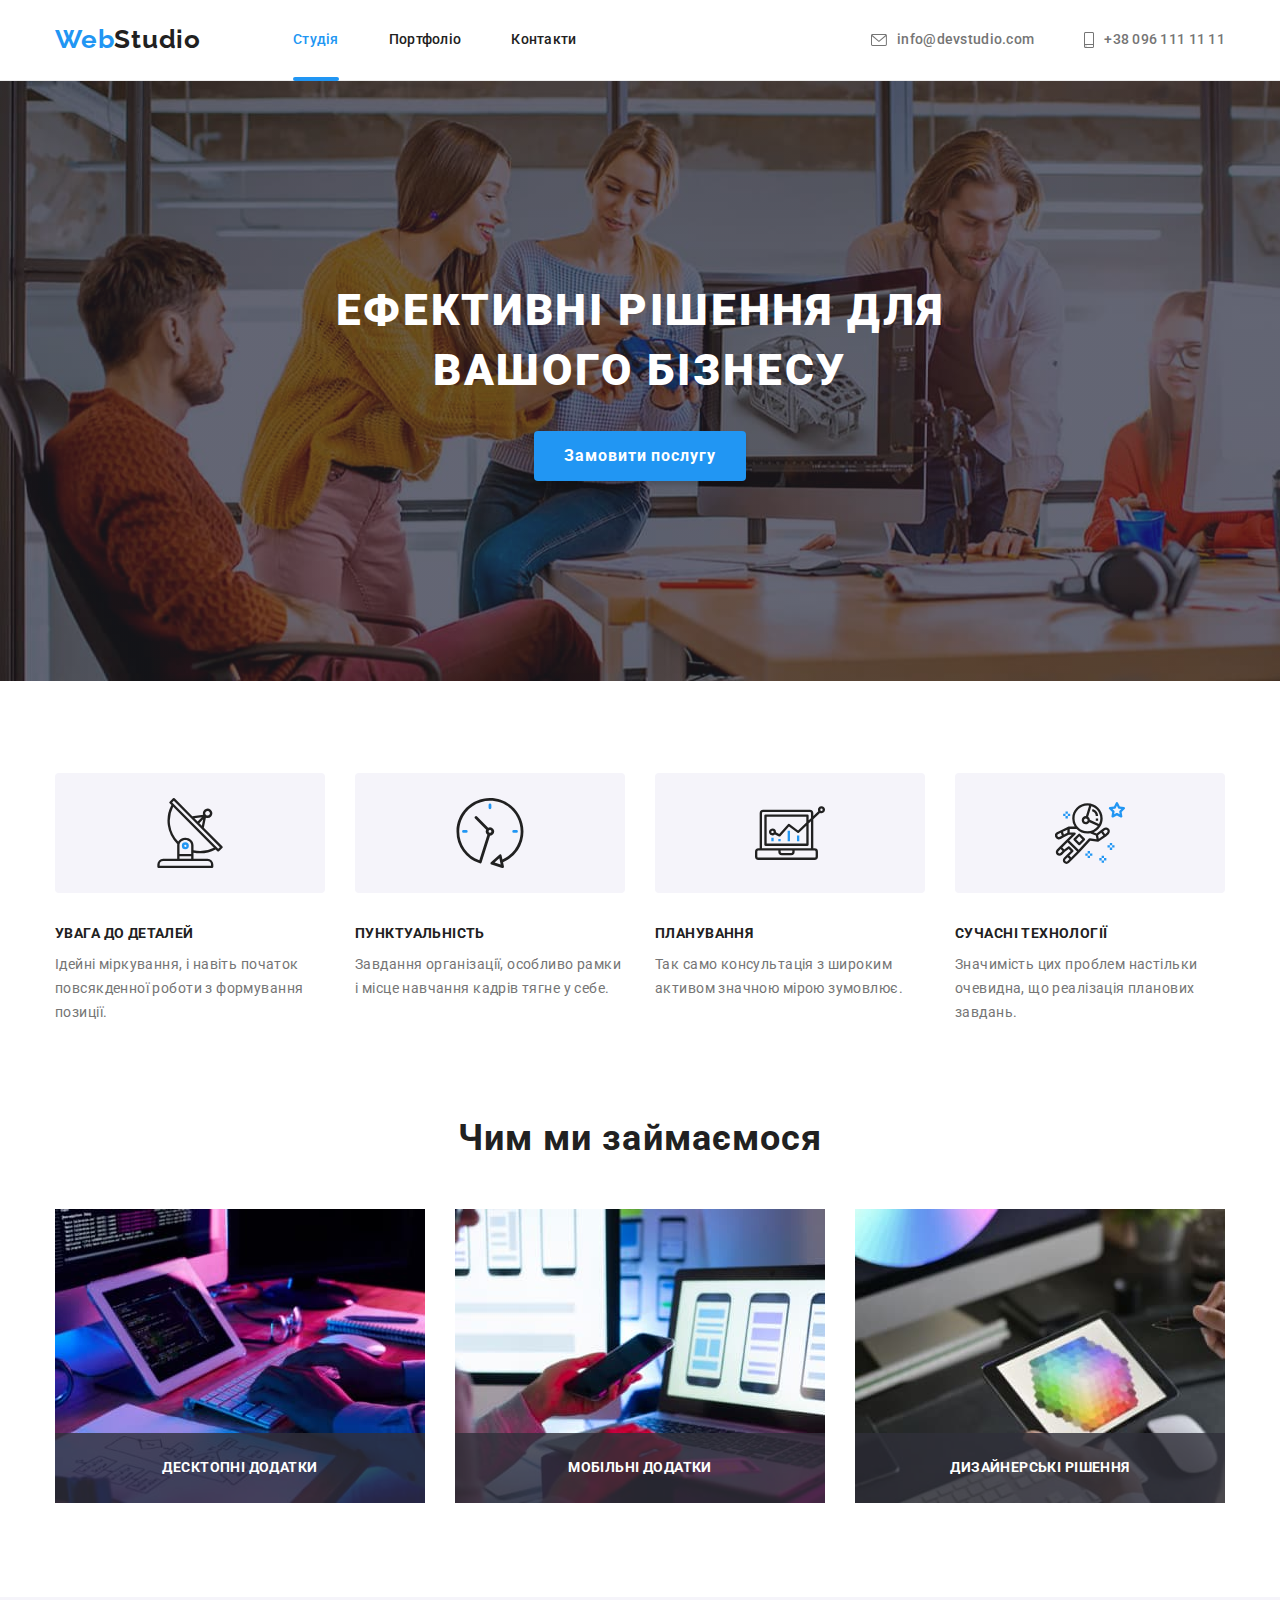
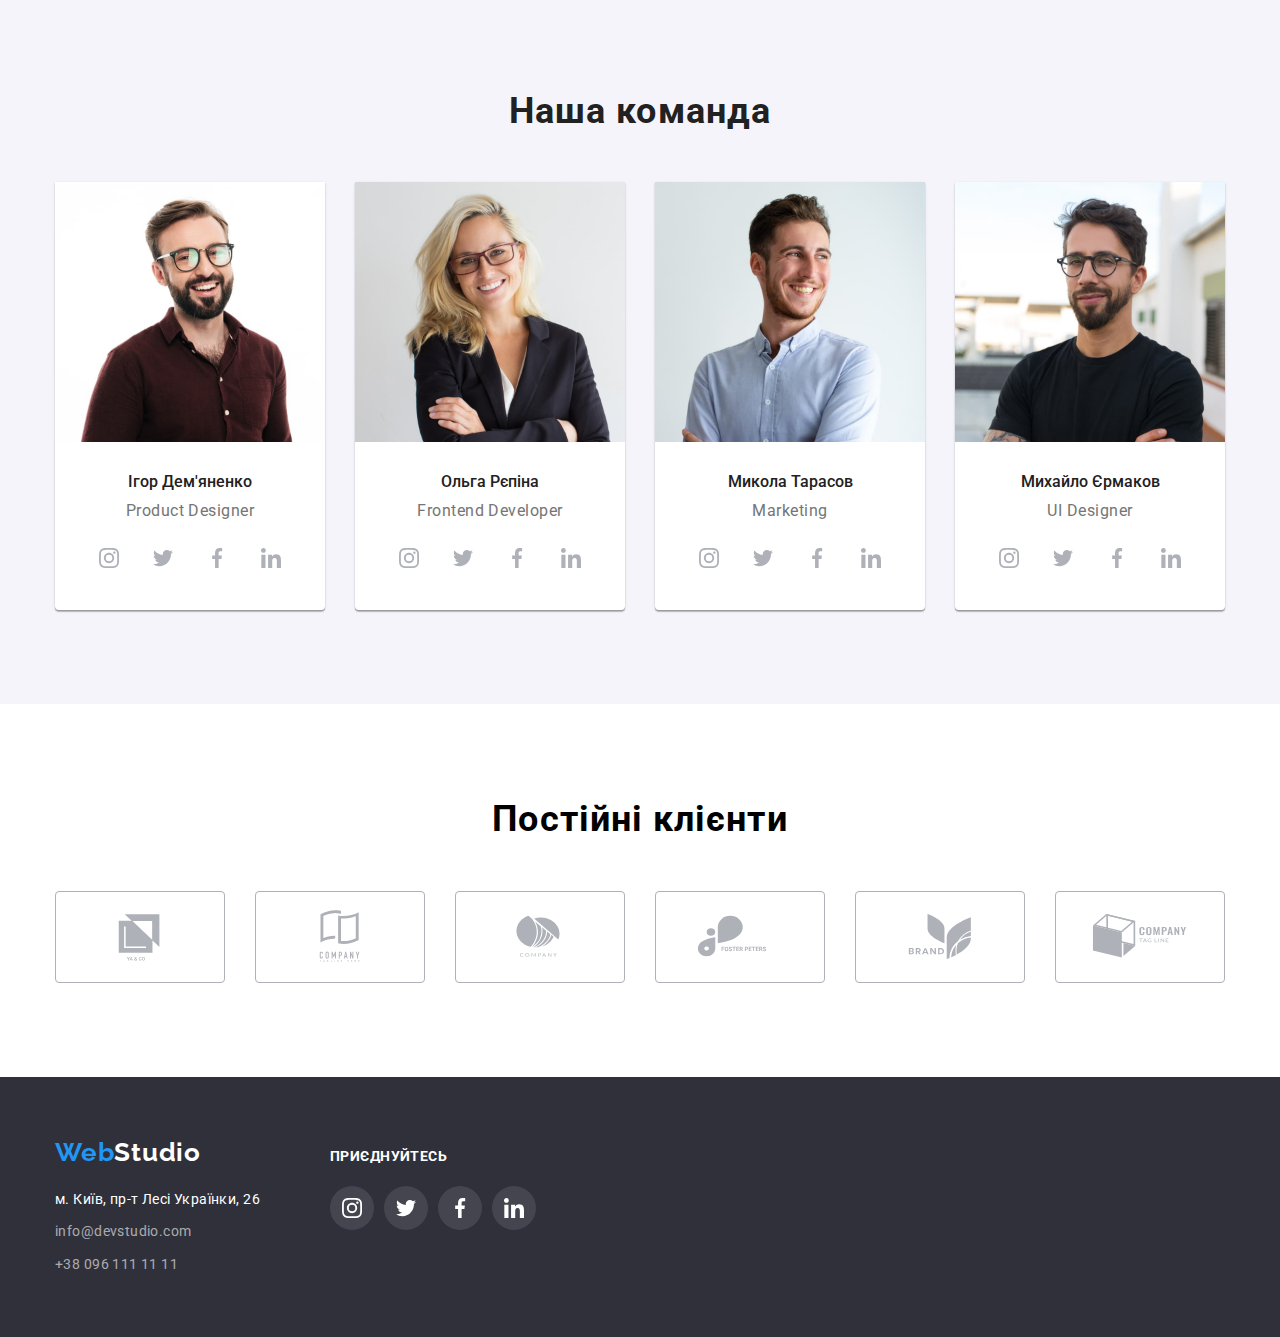
==== index.html @ 65782fd5 "add files" ====
<!DOCTYPE html>
<html lang="ua">

<head>
  <meta charset="UTF-8" />
  <meta http-equiv="X-UA-Compatible" content="IE=edge" />
  <meta name="viewport" content="width=device-width, initial-scale=1.0" />
  <link rel="preconnect" href="https://fonts.googleapis.com" />
  <link rel="preconnect" href="https://fonts.gstatic.com" crossorigin />
  <link href="https://fonts.googleapis.com/css2?family=Raleway:wght@700&family=Roboto:wght@400;500;700;900&display=swap"
    rel="stylesheet" />
  <link rel="stylesheet" href="https://cdn.jsdelivr.net/npm/modern-normalize@1.1.0/modern-normalize.min.css" />
  <link rel="stylesheet" href="./css/main.css" />
  <title>Document</title>
</head>

<body>
  <header class="menu">
    <div class="container menu-container">
      <nav class="menu-nav">
        <a href="./index.html" class="nav-logo"><span class="span">Web</span>Studio</a>
        <ul class="nav-list list">
          <li class="nav-item">
            <a class="nav-link current" href="./index.html">Студія</a>
          </li>
          <li class="nav-item">
            <a class="nav-link" href="./portfolio.html">Портфоліо</a>
          </li>
          <li class="nav-item">
            <a class="nav-link" href="#">Контакти</a>
          </li>
        </ul>
      </nav>

      <ul class="menu-inform-list list">
        <li class="menu-inform-item">
          <a href="mailto:info@devstudio.com" class="link-mail">
            <svg class="icon-mail" width="16" height="12">
              <use href="./images/icons.svg#icon-mail"></use>
            </svg>
            info@devstudio.com
          </a>
        </li>
        <li class="menu-inform-item">
          <a href="tel:+380961111111" class="link-tel">
            <svg class="icon-smartphone" width="10" height="16">
              <use href="./images/icons.svg#icon-smartphone"></use>
            </svg>
            +38 096 111 11 11
          </a>
        </li>
      </ul>
    </div>
  </header>

  <main class="main">
    <!-- HERO -->
    <section class="hero">
      <div class="container hero-container">
        <h1 class="hero-title">Ефективні рішення для вашого бізнесу</h1>
        <button class="hero-btn btn" type="button" data-modal-open>Замовити послугу</button>
      </div>
    </section>
    <!-- FEATURES -->
    <section class="features-section">
      <div class="container features-container">
        <ul class="features-list list">
          <li class="features-item">
            <div class="features-icon">
              <svg width="70" height="70">
                <use href="./images/icons.svg#icon-antenna"></use>
              </svg>
            </div>
            <h3 class="features-item-title">Увага до деталей</h3>
            <p class="features-item-text">
              Ідейні міркування, i навіть початок повсякденної роботи з формування позиції.
            </p>
          </li>
          <li class="features-item">
            <div class="features-icon">
              <svg width="70" height="70">
                <use href="./images/icons.svg#icon-clock"></use>
              </svg>
            </div>
            <h3 class="features-item-title">Пунктуальність</h3>
            <p class="features-item-text">
              Завдання організації, особливо рамки i місце навчання кадрів тягне у себе.
            </p>
          </li>
          <li class="features-item">
            <div class="features-icon">
              <svg width="70" height="70">
                <use href="./images/icons.svg#icon-diagram"></use>
              </svg>
            </div>
            <h3 class="features-item-title">Планування</h3>
            <p class="features-item-text">
              Так само консультація з широким активом значною мірою зумовлює.
            </p>
          </li>
          <li class="features-item">
            <div class="features-icon">
              <svg width="70" height="70">
                <use href="./images/icons.svg#icon-astronaut"></use>
              </svg>
            </div>
            <h3 class="features-item-title">Сучасні технології</h3>
            <p class="features-item-text">
              Значимість цих проблем настільки очевидна, що реалізація планових завдань.
            </p>
          </li>
        </ul>
      </div>
    </section>
    <!-- ABOUT -->
    <section class="about-section">
      <div class="container about-container">
        <h2 class="about-title">Чим ми займаємося</h2>
        <ul class="about-list list">
          <li class="about-item">
            <div class="img-inf-box">
              <img src="./images/about-img-1.jpg" alt="Людина працює за планшетом" class="about-img" />
              <p class="about-img-inf">Десктопні додатки</p>
            </div>
          </li>
          <li class="about-item">
            <div class="img-inf-box">
              <img src="./images/about-img-2.jpg" alt="Людина працює за ноутбуком" class="about-img" />
              <p class="about-img-inf">Мобільні додатки</p>
            </div>
          </li>
          <li class="about-item">
            <div class="img-inf-box">
              <img src="./images/about-img-3.jpg" alt="людина працює за планшетом" class="about-img" />
              <p class="about-img-inf">Дизайнерські рішення</p>
            </div>
          </li>
        </ul>
      </div>
    </section>
    <!-- TEAM -->
    <section class="team-section">
      <div class="container team-container">
        <h2 class="team-title">Наша команда</h2>
        <ul class="team-list list">
          <li class="team-item">
            <img src="./images/team-person-1.jpg" alt="Чоловік в окулярах" class="team-img img" />
            <div class="img-inf-container">
              <h3 class="team-img-title">Ігор Дем'яненко</h3>
              <p class="team-img-text">Product Designer</p>
              <ul class="soc-links-list list">
                <li class="icons-social-item">
                  <a href="" class="team-icon-link icon">
                    <svg class="team-icon" width="20" height="20">
                      <use href="./images/icons.svg#icon-instagram"></use>
                    </svg>
                  </a>
                </li>
                <li class="icons-social-item">
                  <a href="" class="team-icon-link icon">
                    <svg class="team-icon" width="20" height="20">
                      <use href="./images/icons.svg#icon-twitter"></use>
                    </svg>
                  </a>
                </li>
                <li class="icons-social-item">
                  <a href="" class="team-icon-link icon">
                    <svg class="team-icon" width="20" height="20">
                      <use href="./images/icons.svg#icon-facebook"></use>
                    </svg>
                  </a>
                </li>
                <li class="icons-social-item">
                  <a href="" class="team-icon-link icon">
                    <svg class="team-icon" width="20" height="20">
                      <use href="./images/icons.svg#icon-linkedin"></use>
                    </svg>
                  </a>
                </li>
              </ul>
            </div>
          </li>
          <li class="team-item">
            <img src="./images/team-person-2.jpg" alt="Пані в окулярах" class="team-img img" />
            <div class="img-inf-container">
              <h3 class="team-img-title">Ольга Рєпіна</h3>
              <p class="team-img-text">Frontend Developer</p>
              <ul class="soc-links-list list">
                <li class="icons-social-item">
                  <a href="" class="team-icon-link icon">
                    <svg class="team-icons" width="20" height="20">
                      <use href="./images/icons.svg#icon-instagram"></use>
                    </svg>
                  </a>
                </li>
                <li class="icons-social-item">
                  <a href="" class="team-icon-link icon">
                    <svg class="team-icons" width="20" height="20">
                      <use href="./images/icons.svg#icon-twitter"></use>
                    </svg>
                  </a>
                </li>
                <li class="icons-social-item">
                  <a href="" class="team-icon-link icon">
                    <svg class="team-icons" width="20" height="20">
                      <use href="./images/icons.svg#icon-facebook"></use>
                    </svg>
                  </a>
                </li>
                <li class="icons-social-item">
                  <a href="" class="team-icon-link icon">
                    <svg class="team-icons" width="20" height="20">
                      <use href="./images/icons.svg#icon-linkedin"></use>
                    </svg>
                  </a>
                </li>
              </ul>
            </div>
          </li>
          <li class="team-item">
            <img src="./images/team-person-3.jpg" alt="Молодий хлопець" class="team-img img" />
            <div class="img-inf-container">
              <h3 class="team-img-title">Микола Тарасов</h3>
              <p class="team-img-text">Marketing</p>
              <ul class="soc-links-list list">
                <li class="icons-social-item">
                  <a href="" class="team-icon-link icon">
                    <svg class="team-icons" width="20" height="20">
                      <use href="./images/icons.svg#icon-instagram"></use>
                    </svg>
                  </a>
                </li>
                <li class="icons-social-item">
                  <a href="" class="team-icon-link icon">
                    <svg class="team-icons" width="20" height="20">
                      <use href="./images/icons.svg#icon-twitter"></use>
                    </svg>
                  </a>
                </li>
                <li class="icons-social-item">
                  <a href="" class="team-icon-link icon">
                    <svg class="team-icons" width="20" height="20">
                      <use href="./images/icons.svg#icon-facebook"></use>
                    </svg>
                  </a>
                </li>
                <li class="icons-social-item">
                  <a href="" class="team-icon-link icon">
                    <svg class="team-icons" width="20" height="20">
                      <use href="./images/icons.svg#icon-linkedin"></use>
                    </svg>
                  </a>
                </li>
              </ul>
            </div>
          </li>
          <li class="team-item">
            <img src="./images/team-person-4.jpg" alt="Чоловік в окулярах" class="team-img img" />
            <div class="img-inf-container">
              <h3 class="team-img-title">Михайло Єрмаков</h3>
              <p class="team-img-text">UI Designer</p>
              <ul class="soc-links-list list">
                <li class="icons-social-item">
                  <a href="" class="team-icon-link icon">
                    <svg class="team-icons" width="20" height="20">
                      <use href="./images/icons.svg#icon-instagram"></use>
                    </svg>
                  </a>
                </li>
                <li class="icons-social-item">
                  <a href="" class="team-icon-link icon">
                    <svg class="team-icons" width="20" height="20">
                      <use href="./images/icons.svg#icon-twitter"></use>
                    </svg>
                  </a>
                </li>
                <li class="icons-social-item">
                  <a href="" class="team-icon-link icon">
                    <svg class="team-icons" width="20" height="20">
                      <use href="./images/icons.svg#icon-facebook"></use>
                    </svg>
                  </a>
                </li>
                <li class="icons-social-item">
                  <a href="" class="team-icon-link icon">
                    <svg class="team-icons" width="20" height="20">
                      <use href="./images/icons.svg#icon-linkedin"></use>
                    </svg>
                  </a>
                </li>
              </ul>
            </div>
          </li>
        </ul>
      </div>
    </section>
    <!-- CLIENTS -->
    <section class="clients-section">
      <div class="container container-clients">
        <h2 class="clients-title">Постійні клієнти</h2>
        <ul class="clients list">
          <li class="bg-logo">
            <a href="" class="icon-client icon">
              <svg class="logo-client" width="106" height="60">
                <use href="./images/icons.svg#icon-Logo"></use>
              </svg>
            </a>
          </li>
          <li class="bg-logo">
            <a href="" class="icon-client icon">
              <svg class="logo-client" width="106" height="60">
                <use href="./images/icons.svg#icon-Logo-1"></use>
              </svg>
            </a>
          </li>
          <li class="bg-logo">
            <a href="" class="icon-client icon">
              <svg class="logo-client" width="106" height="60">
                <use href="./images/icons.svg#icon-Logo-2"></use>
              </svg>
            </a>
          </li>
          <li class="bg-logo">
            <a href="" class="icon-client icon">
              <svg class="logo-client" width="106" height="60">
                <use href="./images/icons.svg#icon-Logo-3"></use>
              </svg>
            </a>
          </li>
          <li class="bg-logo">
            <a href="" class="icon-client icon">
              <svg class="logo-client" width="106" height="60">
                <use href="./images/icons.svg#icon-Logo-4"></use>
              </svg>
            </a>
          </li>
          <li class="bg-logo">
            <a href="" class="icon-client icon">
              <svg class="logo-client" width="106" height="60">
                <use href="./images/icons.svg#icon-Logo-5"></use>
              </svg>
            </a>
          </li>
        </ul>
      </div>
    </section>
  </main>

  <footer class="footer">
    <div class="container footer-container">
      <div class="inf-box">
        <a class="footer-logo" href="./index.html"><span class="span">Web</span>Studio</a>
        <div class="address-container">
          <address>
            <ul class="footer-list list">
              <li class="footer-item">
                <a href="https://goo.gl/maps/CPtrU1FHBa2aNyZL9" class="location-link" target="_blank"
                  rel="noopener noreferrer nofollow">м. Київ, пр-т Лесі Українки, 26
                </a>
              </li>
              <li class="footer-item">
                <a href="mailto:info@devstudio.com" class="footer-mail-link">info@devstudio.com</a>
              </li>
              <li class="footer-item">
                <a href="tel:+380961111111" class="footer-tel-link">+38 096 111 11 11</a>
              </li>
            </ul>
          </address>
        </div>
      </div>
      <div class="links-box">
        <p class="footer-links-title">Приєднуйтесь</p>
        <ul class="soc-links-list list">
          <li>
            <a href="" class="footer-icon-link icon">
              <svg class="soc-icon" width="20" height="20">
                <use href="./images/icons.svg#icon-instagram"></use>
              </svg>
            </a>
          </li>
          <li>
            <a href="" class="footer-icon-link icon">
              <svg class="soc-icon" width="20" height="20">
                <use href="./images/icons.svg#icon-twitter"></use>
              </svg>
            </a>
          </li>
          <li>
            <a href="" class="footer-icon-link icon">
              <svg class="soc-icon" width="20" height="20">
                <use href="./images/icons.svg#icon-facebook"></use>
              </svg>
            </a>
          </li>
          <li>
            <a href="" class="footer-icon-link icon">
              <svg class="soc-icon" width="20" height="20">
                <use href="./images/icons.svg#icon-linkedin"></use>
              </svg>
            </a>
          </li>
        </ul>
      </div>
    </div>
  </footer>

  <div class="backdrop is-hidden" data-modal>
    <div class="modal">
      <button type="button" class="modal-close-btn" data-modal-close>
        <svg class="modal-close-icon" width="11" height="11">
          <use href="./images/icons.svg#icon-close"></use>
        </svg>
      </button>
    </div>
  </div>

  <script src="./js/modal.js"></script>
</body>

</html>
---- css/main.css ----
:root {
    --main-black: #212121;
    --grey-color: #757575;
    --white-color: #ffffff;
    --accent-color: #2196f3;
    --border-header-color: #ececec;
    --btn-active: #188ce8;
    --bg-color: #f5f4fa;
    --hero-bg-color: #c4c4c4;
    --icon-color: #afb1b8;
    --trans-dur-time-fun: 250ms cubic-bezier(0.4, 0, 0.2, 1);
}

h1,
h2,
h3,
h4,
p {
    margin-top: 0;
    margin-bottom: 0;
}

ul,
ol {
    margin-top: 0;
    margin-bottom: 0;
    padding-left: 0;
}

button {
    cursor: pointer;
}

img {
    display: block;
    max-width: 100%;
    height: auto;
}

a {
    text-decoration: none;
}

.list {
    list-style: none;
}

.btn {
    font-family: inherit;
    cursor: pointer;
}

.span {
    color: var(--accent-color);
}

.icon {
    display: flex;
    align-items: center;
    justify-content: center;
}

.soc-links-list {
    display: flex;
    gap: 10px;
}

body {
    background-color: var(--white-color);
    font-family: 'Roboto', sans-serif;
}

.container {
    width: 1200px;
    margin-right: auto;
    margin-left: auto;
    padding-left: 15px;
    padding-right: 15px;
}

.menu {
    background-color: var(--white-color);
    border-bottom: 1px solid var(--border-header-color);
}

.menu-container {
    display: flex;
    align-items: center;
    justify-content: space-between;
}

.menu-nav {
    display: flex;
}

.nav-logo {
    color: var(--main-black);
    font-family: 'Raleway', sans-serif;
    font-weight: 700;
    font-size: 26px;
    line-height: 1.2;
    letter-spacing: 0.03em;
    margin-right: 92px;
    padding-top: 24px;
    padding-bottom: 24px;
}

.nav-list {
    display: flex;
    column-gap: 50px;
    height: 100%;
}

.nav-item {}

.nav-link {
    display: block;
    padding-top: 32px;
    padding-bottom: 32px;

    position: relative;

    color: var(--main-black);
    font-weight: 500;
    font-size: 14px;
    line-height: 1.14;
    letter-spacing: 0.02em;

    transition: color var(--trans-dur-time-fun);
}

.nav-link.current {
    color: var(--accent-color);
}

.nav-link.current::after {
    content: "";

    position: absolute;
    left: 0;
    bottom: -1px;

    display: block;

    width: 100%;
    height: 4px;
    background-color: var(--accent-color);
    border-radius: 2px;
}

.menu-inform-list {
    display: flex;
    column-gap: 50px;
}

.icon-mail,
.icon-smartphone {
    display: inline-block;

    margin-right: 10px;
    fill: var(--grey-color);

    transition: fill var(--trans-dur-time-fun);
}

.link-mail,
.link-tel {
    display: flex;
    padding-top: 32px;
    padding-bottom: 32px;
    align-items: center;

    color: var(--grey-color);
    font-weight: 500;
    font-size: 14px;
    line-height: 1.14;
    letter-spacing: 0.02em;

    transition: color var(--trans-dur-time-fun);
}

.nav-link:hover,
.nav-link:focus,
.link-mail:hover,
.link-mail:focus,
.link-tel:hover,
.link-tel:focus {
    color: var(--accent-color);
}

.link-mail:hover .icon-mail,
.link-mail:focus .icon-mail,
.link-tel:hover .icon-smartphone,
.link-tel:focus .icon-smartphone {
    fill: var(--accent-color);
}

/* HERO */
.hero {
    background-color: var(--hero-bg-color);
    background-image: linear-gradient(rgba(47, 48, 58, 0.4), rgba(47, 48, 58, 0.4)),
        url(../images/hero.jpg);
    max-width: 1600px;
    padding-top: 200px;
    padding-bottom: 200px;
    background-repeat: no-repeat;
    margin-left: auto;
    margin-right: auto;
    background-size: cover;
}

.hero-container {
    display: flex;
    flex-direction: column;
    align-items: center;
}

.hero-title {
    font-weight: 900;
    font-size: 44px;
    line-height: 1.36;
    letter-spacing: 0.06em;
    color: var(--white-color);
    text-transform: uppercase;
    max-width: 696px;
    text-align: center;
    margin-bottom: 30px;
}

.hero-btn {
    background-color: var(--accent-color);
    color: var(--white-color);
    font-weight: 700;
    font-size: 16px;
    line-height: 1.88;
    letter-spacing: 0.06em;
    max-width: 216px;
    text-align: center;
    padding: 10px 30px;
    box-shadow: 0px 4px 4px rgba(0, 0, 0, 0.15);
    border-radius: 4px;
    border: 0;

    transition: background-color var(--trans-dur-time-fun);
}

.hero-btn:hover,
.hero-btn:focus {
    background-color: var(--btn-active);
}

/* FEATURES */
.features-section {
    padding-top: 92px;
    padding-bottom: 92px;
}

.features-container {
    display: flex;
}

.features-list {
    display: flex;
    gap: 30px;
}

.features-item {
    max-width: 270px;
}

.features-icon {
    display: flex;
    align-items: center;
    justify-content: center;
    width: 270px;
    height: 120px;
    margin-bottom: 30px;
    background: var(--bg-color);
    border-radius: 4px;
}

.features-item-title {
    color: var(--main-black);
    text-transform: uppercase;
    font-weight: 700;
    font-size: 14px;
    line-height: 1.43;
    letter-spacing: 0.03em;
    margin-bottom: 10px;
}

.features-item-text {
    color: var(--grey-color);
    font-size: 14px;
    line-height: 1.71;
    letter-spacing: 0.03em;
}

/* ABOUT */
.about-section {
    padding-bottom: 94px;
}

.about-container {
    display: flex;
    flex-direction: column;
    align-items: center;
}

.about-title {
    margin-bottom: 50px;

    color: var(--main-black);
    font-weight: 700;
    font-size: 36px;
    line-height: 1.17;
    letter-spacing: 0.03em;
    text-align: center;
}

.about-list {
    display: flex;
    gap: 30px;
}

.about-item {
    background-color: var(--white-color);
}

.img-inf-box {
    position: relative;
}

.about-img {
    max-width: 370px;
}

.about-img-inf {
    position: absolute;
    left: 0;
    bottom: 0;

    display: flex;
    align-items: center;
    justify-content: center;
    width: 100%;
    height: 70px;

    font-weight: 700;
    font-size: 14px;
    line-height: 1.14;
    text-align: center;
    letter-spacing: 0.03em;
    text-transform: uppercase;

    color: var(--white-color);
    background: rgba(47, 48, 58, 0.8);
}

/* TEAM */
.team-section {
    padding-bottom: 94px;
    padding-top: 94px;
    background-color: var(--bg-color);
}

.team-container {
    display: flex;
    flex-direction: column;
    align-items: center;
}

.team-title {
    margin-bottom: 50px;

    color: var(--main-black);
    font-weight: 700;
    font-size: 36px;
    line-height: 1.16;
    letter-spacing: 0.03em;
}

.team-list {
    display: flex;
    gap: 30px;
}

.team-item {
    max-width: 270px;
    box-shadow: 0px 1px 3px rgba(0, 0, 0, 0.12), 0px 1px 1px rgba(0, 0, 0, 0.14),
        0px 2px 1px rgba(0, 0, 0, 0.2);
    border-radius: 0px 0px 4px 4px;
    background-color: var(--white-color);
}

.team-img {
    width: 270px;
    height: 260px;
}

.img-inf-container {
    display: flex;
    flex-direction: column;
    align-items: center;
    padding: 30px 0;
}

.team-img-title {
    margin-bottom: 10px;

    color: var(--main-black);
    font-weight: 500;
    line-height: 1.19;
    font-size: 16px;
}

.team-img-text {
    margin-bottom: 16px;

    color: var(--grey-color);
    font-weight: 400;
    font-size: 16px;
    line-height: 1.19;
    letter-spacing: 0.03em;
}

.team-icon-link {
    width: 44px;
    height: 44px;

    fill: var(--icon-color);
    border-radius: 50%;

    transition: background-color var(--trans-dur-time-fun), fill var(--trans-dur-time-fun);
}

.team-icon-link:hover,
.team-icon-link:focus {
    background-color: var(--accent-color);
    fill: var(--white-color);
}

/* CLIENTS */

.clients-section {
    margin-left: auto;
    margin-right: auto;
    padding-top: 94px;
    padding-bottom: 94px;
}

.container-clients {
    display: flex;
    flex-direction: column;
}

.clients-title {
    font-size: 36px;
    line-height: 1.17;
    text-align: center;
    letter-spacing: 0.03em;
    margin-bottom: 50px;
}

.clients {
    display: flex;
    gap: 30px;
}

.bg-logo {
    width: 170px;
    height: 92px;
}

.icon-client {
    height: 100%;
    width: 100%;

    border: 1px solid var(--icon-color);
    border-radius: 4px;
    fill: var(--icon-color);

    transition: background-color var(--trans-dur-time-fun), fill var(--trans-dur-time-fun);
}

.bg-logo:hover .icon-client,
.bg-logo:focus .icon-client {
    fill: var(--accent-color);
    border-color: var(--accent-color);
}

/* ========================= FOOTER ======================= */

.footer {
    background-color: #2f303a;
    padding-top: 60px;
    padding-bottom: 60px;
}

.footer-container {
    display: flex;
    align-items: baseline;
}

.inf-box {
    display: flex;
    flex-direction: column;
}

.footer-logo {
    margin-bottom: 20px;
    max-width: 145px;

    font-family: 'Raleway', sans-serif;
    font-weight: 700;
    font-size: 26px;
    line-height: 1.19;
    letter-spacing: 0.03em;
    color: var(--white-color);
}

.address-container {
    max-width: 231px;
}

.footer-list {
    display: flex;
    flex-direction: column;
    row-gap: 9px;
}

.location-link {
    color: var(--white-color);
    font-style: normal;
    font-size: 14px;
    line-height: 1.71;
    letter-spacing: 0.03em;
}

.footer-mail-link,
.footer-tel-link {
    color: rgba(255, 255, 255, 0.6);
    font-style: normal;
    font-size: 14px;
    line-height: 1.71;
    letter-spacing: 0.03em;
}

.links-box {
    display: flex;
    flex-direction: column;
    margin-left: 70px;
}

.footer-links-title {
    font-size: 14px;
    font-weight: 700;
    line-height: 1.43;
    letter-spacing: 0.03em;
    text-transform: uppercase;
    color: var(--white-color);

    margin-bottom: 20px;
}

.soc-links-list {
    display: flex;
    gap: 10px;
}

.footer-icon-link {
    width: 44px;
    height: 44px;

    border-radius: 50%;
    background-color: rgba(255, 255, 255, 0.1);
    fill: var(--white-color);

    transition: background-color var(--trans-dur-time-fun);
}

.footer-icon-link:hover,
.footer-icon-link:focus {
    background-color: var(--accent-color);
}




.backdrop {
    position: fixed;
    top: 0;
    left: 0;
    z-index: 100;
    width: 100%;
    height: 100%;
    background-color: rgba(0, 0, 0, 0.2);

    transition: opacity var(--trans-dur-time-fun), visibility var(--trans-dur-time-fun);
}

.backdrop.is-hidden {
    visibility: hidden;
    opacity: 0;
    pointer-events: none;
}

.modal {
    position: absolute;
    top: 50%;
    left: 50%;
    transform: translate(-50%, -50%);
    width: 528px;
    height: 581px;
    background-color: var(--white-color);
}

.modal-close-btn {
    position: absolute;
    top: 8px;
    right: 8px;
    display: flex;
    align-items: center;
    justify-content: center;
    width: 30px;
    height: 30px;

    border-radius: 50%;
    background-color: transparent;
    border: 1px solid rgba(0, 0, 0, 0.1);
    padding: 0;
}
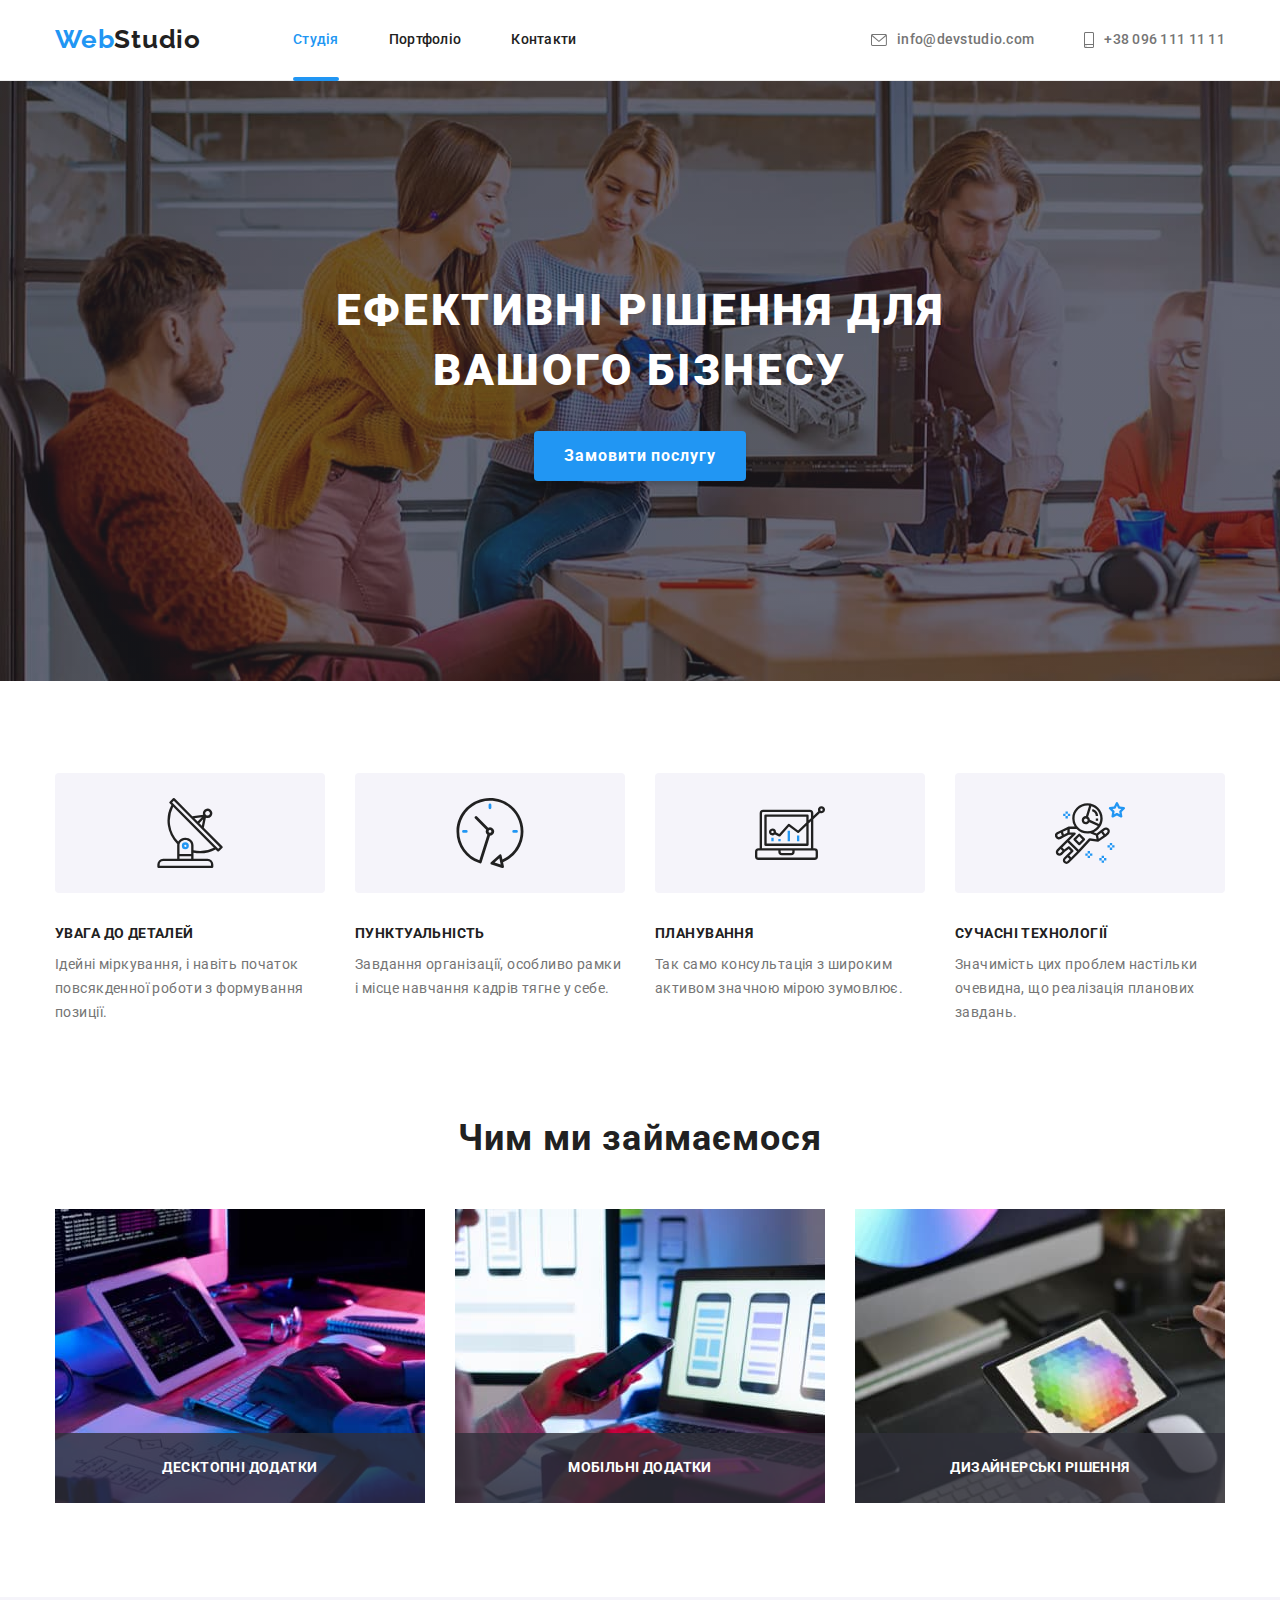
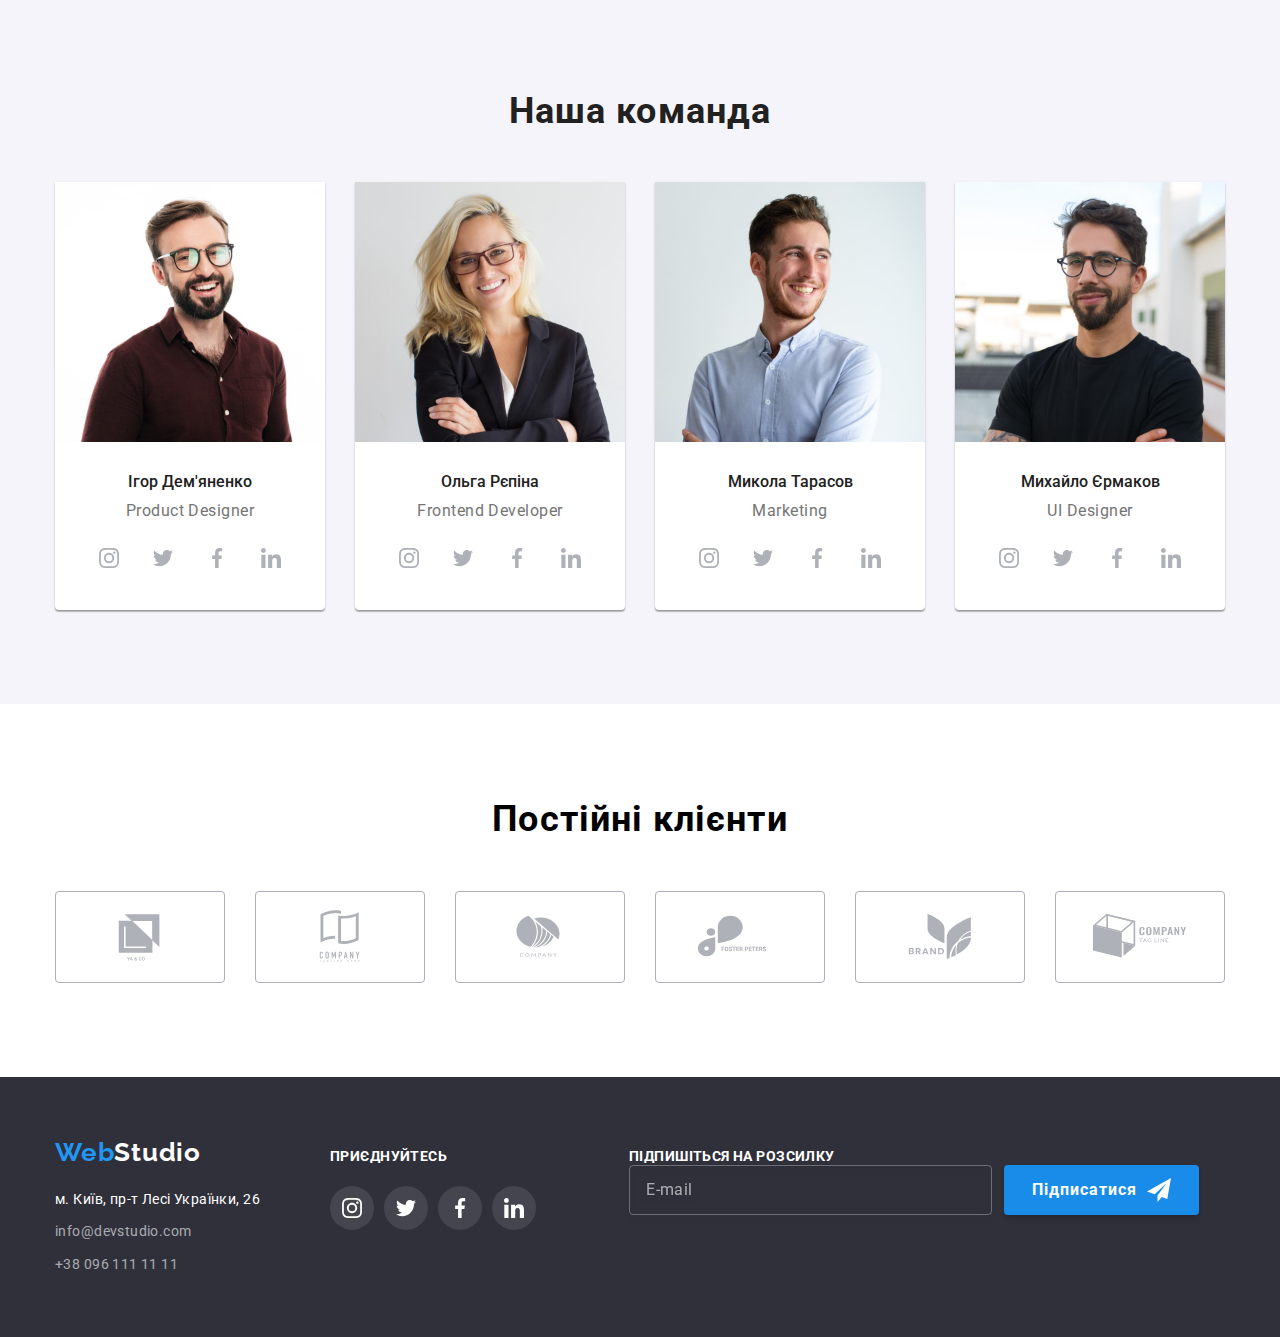
==== commit 2260cb15: "first term" ====
--- a/index.html
+++ b/index.html
@@ -1,420 +1,485 @@
 <!DOCTYPE html>
 <html lang="ua">
-
-<head>
-  <meta charset="UTF-8" />
-  <meta http-equiv="X-UA-Compatible" content="IE=edge" />
-  <meta name="viewport" content="width=device-width, initial-scale=1.0" />
-  <link rel="preconnect" href="https://fonts.googleapis.com" />
-  <link rel="preconnect" href="https://fonts.gstatic.com" crossorigin />
-  <link href="https://fonts.googleapis.com/css2?family=Raleway:wght@700&family=Roboto:wght@400;500;700;900&display=swap"
-    rel="stylesheet" />
-  <link rel="stylesheet" href="https://cdn.jsdelivr.net/npm/modern-normalize@1.1.0/modern-normalize.min.css" />
-  <link rel="stylesheet" href="./css/main.css" />
-  <title>Document</title>
-</head>
-
-<body>
-  <header class="menu">
-    <div class="container menu-container">
-      <nav class="menu-nav">
-        <a href="./index.html" class="nav-logo"><span class="span">Web</span>Studio</a>
-        <ul class="nav-list list">
-          <li class="nav-item">
-            <a class="nav-link current" href="./index.html">Студія</a>
-          </li>
-          <li class="nav-item">
-            <a class="nav-link" href="./portfolio.html">Портфоліо</a>
-          </li>
-          <li class="nav-item">
-            <a class="nav-link" href="#">Контакти</a>
-          </li>
-        </ul>
-      </nav>
-
-      <ul class="menu-inform-list list">
-        <li class="menu-inform-item">
-          <a href="mailto:info@devstudio.com" class="link-mail">
-            <svg class="icon-mail" width="16" height="12">
-              <use href="./images/icons.svg#icon-mail"></use>
-            </svg>
-            info@devstudio.com
-          </a>
-        </li>
-        <li class="menu-inform-item">
-          <a href="tel:+380961111111" class="link-tel">
-            <svg class="icon-smartphone" width="10" height="16">
-              <use href="./images/icons.svg#icon-smartphone"></use>
-            </svg>
-            +38 096 111 11 11
-          </a>
-        </li>
-      </ul>
-    </div>
-  </header>
-
-  <main class="main">
-    <!-- HERO -->
-    <section class="hero">
-      <div class="container hero-container">
-        <h1 class="hero-title">Ефективні рішення для вашого бізнесу</h1>
-        <button class="hero-btn btn" type="button" data-modal-open>Замовити послугу</button>
-      </div>
-    </section>
-    <!-- FEATURES -->
-    <section class="features-section">
-      <div class="container features-container">
-        <ul class="features-list list">
-          <li class="features-item">
-            <div class="features-icon">
-              <svg width="70" height="70">
-                <use href="./images/icons.svg#icon-antenna"></use>
+  <head>
+    <meta charset="UTF-8" />
+    <meta http-equiv="X-UA-Compatible" content="IE=edge" />
+    <meta name="viewport" content="width=device-width, initial-scale=1.0" />
+    <link rel="preconnect" href="https://fonts.googleapis.com" />
+    <link rel="preconnect" href="https://fonts.gstatic.com" crossorigin />
+    <link
+      href="https://fonts.googleapis.com/css2?family=Raleway:wght@700&family=Roboto:wght@400;500;700;900&display=swap"
+      rel="stylesheet"
+    />
+    <link
+      rel="stylesheet"
+      href="https://cdn.jsdelivr.net/npm/modern-normalize@1.1.0/modern-normalize.min.css"
+    />
+    <link rel="stylesheet" href="./css/main.css" />
+    <title>Document</title>
+  </head>
+
+  <body>
+    <header class="menu">
+      <div class="container menu-container">
+        <nav class="menu-nav">
+          <a href="./index.html" class="nav-logo"
+            ><span class="span">Web</span>Studio</a
+          >
+          <ul class="nav-list list">
+            <li class="nav-item">
+              <a class="nav-link current" href="./index.html">Студія</a>
+            </li>
+            <li class="nav-item">
+              <a class="nav-link" href="./portfolio.html">Портфоліо</a>
+            </li>
+            <li class="nav-item">
+              <a class="nav-link" href="#">Контакти</a>
+            </li>
+          </ul>
+        </nav>
+
+        <ul class="menu-inform-list list">
+          <li class="menu-inform-item">
+            <a href="mailto:info@devstudio.com" class="link-mail">
+              <svg class="icon-mail" width="16" height="12">
+                <use href="./images/icons.svg#icon-mail"></use>
               </svg>
-            </div>
-            <h3 class="features-item-title">Увага до деталей</h3>
-            <p class="features-item-text">
-              Ідейні міркування, i навіть початок повсякденної роботи з формування позиції.
-            </p>
-          </li>
-          <li class="features-item">
-            <div class="features-icon">
-              <svg width="70" height="70">
-                <use href="./images/icons.svg#icon-clock"></use>
-              </svg>
-            </div>
-            <h3 class="features-item-title">Пунктуальність</h3>
-            <p class="features-item-text">
-              Завдання організації, особливо рамки i місце навчання кадрів тягне у себе.
-            </p>
-          </li>
-          <li class="features-item">
-            <div class="features-icon">
-              <svg width="70" height="70">
-                <use href="./images/icons.svg#icon-diagram"></use>
-              </svg>
-            </div>
-            <h3 class="features-item-title">Планування</h3>
-            <p class="features-item-text">
-              Так само консультація з широким активом значною мірою зумовлює.
-            </p>
-          </li>
-          <li class="features-item">
-            <div class="features-icon">
-              <svg width="70" height="70">
-                <use href="./images/icons.svg#icon-astronaut"></use>
-              </svg>
-            </div>
-            <h3 class="features-item-title">Сучасні технології</h3>
-            <p class="features-item-text">
-              Значимість цих проблем настільки очевидна, що реалізація планових завдань.
-            </p>
-          </li>
-        </ul>
-      </div>
-    </section>
-    <!-- ABOUT -->
-    <section class="about-section">
-      <div class="container about-container">
-        <h2 class="about-title">Чим ми займаємося</h2>
-        <ul class="about-list list">
-          <li class="about-item">
-            <div class="img-inf-box">
-              <img src="./images/about-img-1.jpg" alt="Людина працює за планшетом" class="about-img" />
-              <p class="about-img-inf">Десктопні додатки</p>
-            </div>
-          </li>
-          <li class="about-item">
-            <div class="img-inf-box">
-              <img src="./images/about-img-2.jpg" alt="Людина працює за ноутбуком" class="about-img" />
-              <p class="about-img-inf">Мобільні додатки</p>
-            </div>
-          </li>
-          <li class="about-item">
-            <div class="img-inf-box">
-              <img src="./images/about-img-3.jpg" alt="людина працює за планшетом" class="about-img" />
-              <p class="about-img-inf">Дизайнерські рішення</p>
-            </div>
-          </li>
-        </ul>
-      </div>
-    </section>
-    <!-- TEAM -->
-    <section class="team-section">
-      <div class="container team-container">
-        <h2 class="team-title">Наша команда</h2>
-        <ul class="team-list list">
-          <li class="team-item">
-            <img src="./images/team-person-1.jpg" alt="Чоловік в окулярах" class="team-img img" />
-            <div class="img-inf-container">
-              <h3 class="team-img-title">Ігор Дем'яненко</h3>
-              <p class="team-img-text">Product Designer</p>
-              <ul class="soc-links-list list">
-                <li class="icons-social-item">
-                  <a href="" class="team-icon-link icon">
-                    <svg class="team-icon" width="20" height="20">
-                      <use href="./images/icons.svg#icon-instagram"></use>
-                    </svg>
-                  </a>
-                </li>
-                <li class="icons-social-item">
-                  <a href="" class="team-icon-link icon">
-                    <svg class="team-icon" width="20" height="20">
-                      <use href="./images/icons.svg#icon-twitter"></use>
-                    </svg>
-                  </a>
-                </li>
-                <li class="icons-social-item">
-                  <a href="" class="team-icon-link icon">
-                    <svg class="team-icon" width="20" height="20">
-                      <use href="./images/icons.svg#icon-facebook"></use>
-                    </svg>
-                  </a>
-                </li>
-                <li class="icons-social-item">
-                  <a href="" class="team-icon-link icon">
-                    <svg class="team-icon" width="20" height="20">
-                      <use href="./images/icons.svg#icon-linkedin"></use>
-                    </svg>
-                  </a>
-                </li>
-              </ul>
-            </div>
-          </li>
-          <li class="team-item">
-            <img src="./images/team-person-2.jpg" alt="Пані в окулярах" class="team-img img" />
-            <div class="img-inf-container">
-              <h3 class="team-img-title">Ольга Рєпіна</h3>
-              <p class="team-img-text">Frontend Developer</p>
-              <ul class="soc-links-list list">
-                <li class="icons-social-item">
-                  <a href="" class="team-icon-link icon">
-                    <svg class="team-icons" width="20" height="20">
-                      <use href="./images/icons.svg#icon-instagram"></use>
-                    </svg>
-                  </a>
-                </li>
-                <li class="icons-social-item">
-                  <a href="" class="team-icon-link icon">
-                    <svg class="team-icons" width="20" height="20">
-                      <use href="./images/icons.svg#icon-twitter"></use>
-                    </svg>
-                  </a>
-                </li>
-                <li class="icons-social-item">
-                  <a href="" class="team-icon-link icon">
-                    <svg class="team-icons" width="20" height="20">
-                      <use href="./images/icons.svg#icon-facebook"></use>
-                    </svg>
-                  </a>
-                </li>
-                <li class="icons-social-item">
-                  <a href="" class="team-icon-link icon">
-                    <svg class="team-icons" width="20" height="20">
-                      <use href="./images/icons.svg#icon-linkedin"></use>
-                    </svg>
-                  </a>
-                </li>
-              </ul>
-            </div>
-          </li>
-          <li class="team-item">
-            <img src="./images/team-person-3.jpg" alt="Молодий хлопець" class="team-img img" />
-            <div class="img-inf-container">
-              <h3 class="team-img-title">Микола Тарасов</h3>
-              <p class="team-img-text">Marketing</p>
-              <ul class="soc-links-list list">
-                <li class="icons-social-item">
-                  <a href="" class="team-icon-link icon">
-                    <svg class="team-icons" width="20" height="20">
-                      <use href="./images/icons.svg#icon-instagram"></use>
-                    </svg>
-                  </a>
-                </li>
-                <li class="icons-social-item">
-                  <a href="" class="team-icon-link icon">
-                    <svg class="team-icons" width="20" height="20">
-                      <use href="./images/icons.svg#icon-twitter"></use>
-                    </svg>
-                  </a>
-                </li>
-                <li class="icons-social-item">
-                  <a href="" class="team-icon-link icon">
-                    <svg class="team-icons" width="20" height="20">
-                      <use href="./images/icons.svg#icon-facebook"></use>
-                    </svg>
-                  </a>
-                </li>
-                <li class="icons-social-item">
-                  <a href="" class="team-icon-link icon">
-                    <svg class="team-icons" width="20" height="20">
-                      <use href="./images/icons.svg#icon-linkedin"></use>
-                    </svg>
-                  </a>
-                </li>
-              </ul>
-            </div>
-          </li>
-          <li class="team-item">
-            <img src="./images/team-person-4.jpg" alt="Чоловік в окулярах" class="team-img img" />
-            <div class="img-inf-container">
-              <h3 class="team-img-title">Михайло Єрмаков</h3>
-              <p class="team-img-text">UI Designer</p>
-              <ul class="soc-links-list list">
-                <li class="icons-social-item">
-                  <a href="" class="team-icon-link icon">
-                    <svg class="team-icons" width="20" height="20">
-                      <use href="./images/icons.svg#icon-instagram"></use>
-                    </svg>
-                  </a>
-                </li>
-                <li class="icons-social-item">
-                  <a href="" class="team-icon-link icon">
-                    <svg class="team-icons" width="20" height="20">
-                      <use href="./images/icons.svg#icon-twitter"></use>
-                    </svg>
-                  </a>
-                </li>
-                <li class="icons-social-item">
-                  <a href="" class="team-icon-link icon">
-                    <svg class="team-icons" width="20" height="20">
-                      <use href="./images/icons.svg#icon-facebook"></use>
-                    </svg>
-                  </a>
-                </li>
-                <li class="icons-social-item">
-                  <a href="" class="team-icon-link icon">
-                    <svg class="team-icons" width="20" height="20">
-                      <use href="./images/icons.svg#icon-linkedin"></use>
-                    </svg>
-                  </a>
-                </li>
-              </ul>
-            </div>
-          </li>
-        </ul>
-      </div>
-    </section>
-    <!-- CLIENTS -->
-    <section class="clients-section">
-      <div class="container container-clients">
-        <h2 class="clients-title">Постійні клієнти</h2>
-        <ul class="clients list">
-          <li class="bg-logo">
-            <a href="" class="icon-client icon">
-              <svg class="logo-client" width="106" height="60">
-                <use href="./images/icons.svg#icon-Logo"></use>
-              </svg>
+              info@devstudio.com
             </a>
           </li>
-          <li class="bg-logo">
-            <a href="" class="icon-client icon">
-              <svg class="logo-client" width="106" height="60">
-                <use href="./images/icons.svg#icon-Logo-1"></use>
+          <li class="menu-inform-item">
+            <a href="tel:+380961111111" class="link-tel">
+              <svg class="icon-smartphone" width="10" height="16">
+                <use href="./images/icons.svg#icon-smartphone"></use>
               </svg>
-            </a>
-          </li>
-          <li class="bg-logo">
-            <a href="" class="icon-client icon">
-              <svg class="logo-client" width="106" height="60">
-                <use href="./images/icons.svg#icon-Logo-2"></use>
-              </svg>
-            </a>
-          </li>
-          <li class="bg-logo">
-            <a href="" class="icon-client icon">
-              <svg class="logo-client" width="106" height="60">
-                <use href="./images/icons.svg#icon-Logo-3"></use>
-              </svg>
-            </a>
-          </li>
-          <li class="bg-logo">
-            <a href="" class="icon-client icon">
-              <svg class="logo-client" width="106" height="60">
-                <use href="./images/icons.svg#icon-Logo-4"></use>
-              </svg>
-            </a>
-          </li>
-          <li class="bg-logo">
-            <a href="" class="icon-client icon">
-              <svg class="logo-client" width="106" height="60">
-                <use href="./images/icons.svg#icon-Logo-5"></use>
-              </svg>
+              +38 096 111 11 11
             </a>
           </li>
         </ul>
       </div>
-    </section>
-  </main>
-
-  <footer class="footer">
-    <div class="container footer-container">
-      <div class="inf-box">
-        <a class="footer-logo" href="./index.html"><span class="span">Web</span>Studio</a>
-        <div class="address-container">
-          <address>
-            <ul class="footer-list list">
-              <li class="footer-item">
-                <a href="https://goo.gl/maps/CPtrU1FHBa2aNyZL9" class="location-link" target="_blank"
-                  rel="noopener noreferrer nofollow">м. Київ, пр-т Лесі Українки, 26
-                </a>
-              </li>
-              <li class="footer-item">
-                <a href="mailto:info@devstudio.com" class="footer-mail-link">info@devstudio.com</a>
-              </li>
-              <li class="footer-item">
-                <a href="tel:+380961111111" class="footer-tel-link">+38 096 111 11 11</a>
-              </li>
-            </ul>
-          </address>
+    </header>
+
+    <main class="main">
+      <!-- HERO -->
+      <section class="hero">
+        <div class="container hero-container">
+          <h1 class="hero-title">Ефективні рішення для вашого бізнесу</h1>
+          <button class="hero-btn btn" type="button" data-modal-open>
+            Замовити послугу
+          </button>
+        </div>
+      </section>
+      <!-- FEATURES -->
+      <section class="features-section">
+        <div class="container features-container">
+          <ul class="features-list list">
+            <li class="features-item">
+              <div class="features-icon">
+                <svg width="70" height="70">
+                  <use href="./images/icons.svg#icon-antenna"></use>
+                </svg>
+              </div>
+              <h3 class="features-item-title">Увага до деталей</h3>
+              <p class="features-item-text">
+                Ідейні міркування, i навіть початок повсякденної роботи з
+                формування позиції.
+              </p>
+            </li>
+            <li class="features-item">
+              <div class="features-icon">
+                <svg width="70" height="70">
+                  <use href="./images/icons.svg#icon-clock"></use>
+                </svg>
+              </div>
+              <h3 class="features-item-title">Пунктуальність</h3>
+              <p class="features-item-text">
+                Завдання організації, особливо рамки i місце навчання кадрів
+                тягне у себе.
+              </p>
+            </li>
+            <li class="features-item">
+              <div class="features-icon">
+                <svg width="70" height="70">
+                  <use href="./images/icons.svg#icon-diagram"></use>
+                </svg>
+              </div>
+              <h3 class="features-item-title">Планування</h3>
+              <p class="features-item-text">
+                Так само консультація з широким активом значною мірою зумовлює.
+              </p>
+            </li>
+            <li class="features-item">
+              <div class="features-icon">
+                <svg width="70" height="70">
+                  <use href="./images/icons.svg#icon-astronaut"></use>
+                </svg>
+              </div>
+              <h3 class="features-item-title">Сучасні технології</h3>
+              <p class="features-item-text">
+                Значимість цих проблем настільки очевидна, що реалізація
+                планових завдань.
+              </p>
+            </li>
+          </ul>
+        </div>
+      </section>
+      <!-- ABOUT -->
+      <section class="about-section">
+        <div class="container about-container">
+          <h2 class="about-title">Чим ми займаємося</h2>
+          <ul class="about-list list">
+            <li class="about-item">
+              <div class="img-inf-box">
+                <img
+                  src="./images/about-img-1.jpg"
+                  alt="Людина працює за планшетом"
+                  class="about-img"
+                />
+                <p class="about-img-inf">Десктопні додатки</p>
+              </div>
+            </li>
+            <li class="about-item">
+              <div class="img-inf-box">
+                <img
+                  src="./images/about-img-2.jpg"
+                  alt="Людина працює за ноутбуком"
+                  class="about-img"
+                />
+                <p class="about-img-inf">Мобільні додатки</p>
+              </div>
+            </li>
+            <li class="about-item">
+              <div class="img-inf-box">
+                <img
+                  src="./images/about-img-3.jpg"
+                  alt="людина працює за планшетом"
+                  class="about-img"
+                />
+                <p class="about-img-inf">Дизайнерські рішення</p>
+              </div>
+            </li>
+          </ul>
+        </div>
+      </section>
+      <!-- TEAM -->
+      <section class="team-section">
+        <div class="container team-container">
+          <h2 class="team-title">Наша команда</h2>
+          <ul class="team-list list">
+            <li class="team-item">
+              <img
+                src="./images/team-person-1.jpg"
+                alt="Чоловік в окулярах"
+                class="team-img img"
+              />
+              <div class="img-inf-container">
+                <h3 class="team-img-title">Ігор Дем'яненко</h3>
+                <p class="team-img-text">Product Designer</p>
+                <ul class="soc-links-list list">
+                  <li class="icons-social-item">
+                    <a href="" class="team-icon-link icon">
+                      <svg class="team-icon" width="20" height="20">
+                        <use href="./images/icons.svg#icon-instagram"></use>
+                      </svg>
+                    </a>
+                  </li>
+                  <li class="icons-social-item">
+                    <a href="" class="team-icon-link icon">
+                      <svg class="team-icon" width="20" height="20">
+                        <use href="./images/icons.svg#icon-twitter"></use>
+                      </svg>
+                    </a>
+                  </li>
+                  <li class="icons-social-item">
+                    <a href="" class="team-icon-link icon">
+                      <svg class="team-icon" width="20" height="20">
+                        <use href="./images/icons.svg#icon-facebook"></use>
+                      </svg>
+                    </a>
+                  </li>
+                  <li class="icons-social-item">
+                    <a href="" class="team-icon-link icon">
+                      <svg class="team-icon" width="20" height="20">
+                        <use href="./images/icons.svg#icon-linkedin"></use>
+                      </svg>
+                    </a>
+                  </li>
+                </ul>
+              </div>
+            </li>
+            <li class="team-item">
+              <img
+                src="./images/team-person-2.jpg"
+                alt="Пані в окулярах"
+                class="team-img img"
+              />
+              <div class="img-inf-container">
+                <h3 class="team-img-title">Ольга Рєпіна</h3>
+                <p class="team-img-text">Frontend Developer</p>
+                <ul class="soc-links-list list">
+                  <li class="icons-social-item">
+                    <a href="" class="team-icon-link icon">
+                      <svg class="team-icons" width="20" height="20">
+                        <use href="./images/icons.svg#icon-instagram"></use>
+                      </svg>
+                    </a>
+                  </li>
+                  <li class="icons-social-item">
+                    <a href="" class="team-icon-link icon">
+                      <svg class="team-icons" width="20" height="20">
+                        <use href="./images/icons.svg#icon-twitter"></use>
+                      </svg>
+                    </a>
+                  </li>
+                  <li class="icons-social-item">
+                    <a href="" class="team-icon-link icon">
+                      <svg class="team-icons" width="20" height="20">
+                        <use href="./images/icons.svg#icon-facebook"></use>
+                      </svg>
+                    </a>
+                  </li>
+                  <li class="icons-social-item">
+                    <a href="" class="team-icon-link icon">
+                      <svg class="team-icons" width="20" height="20">
+                        <use href="./images/icons.svg#icon-linkedin"></use>
+                      </svg>
+                    </a>
+                  </li>
+                </ul>
+              </div>
+            </li>
+            <li class="team-item">
+              <img
+                src="./images/team-person-3.jpg"
+                alt="Молодий хлопець"
+                class="team-img img"
+              />
+              <div class="img-inf-container">
+                <h3 class="team-img-title">Микола Тарасов</h3>
+                <p class="team-img-text">Marketing</p>
+                <ul class="soc-links-list list">
+                  <li class="icons-social-item">
+                    <a href="" class="team-icon-link icon">
+                      <svg class="team-icons" width="20" height="20">
+                        <use href="./images/icons.svg#icon-instagram"></use>
+                      </svg>
+                    </a>
+                  </li>
+                  <li class="icons-social-item">
+                    <a href="" class="team-icon-link icon">
+                      <svg class="team-icons" width="20" height="20">
+                        <use href="./images/icons.svg#icon-twitter"></use>
+                      </svg>
+                    </a>
+                  </li>
+                  <li class="icons-social-item">
+                    <a href="" class="team-icon-link icon">
+                      <svg class="team-icons" width="20" height="20">
+                        <use href="./images/icons.svg#icon-facebook"></use>
+                      </svg>
+                    </a>
+                  </li>
+                  <li class="icons-social-item">
+                    <a href="" class="team-icon-link icon">
+                      <svg class="team-icons" width="20" height="20">
+                        <use href="./images/icons.svg#icon-linkedin"></use>
+                      </svg>
+                    </a>
+                  </li>
+                </ul>
+              </div>
+            </li>
+            <li class="team-item">
+              <img
+                src="./images/team-person-4.jpg"
+                alt="Чоловік в окулярах"
+                class="team-img img"
+              />
+              <div class="img-inf-container">
+                <h3 class="team-img-title">Михайло Єрмаков</h3>
+                <p class="team-img-text">UI Designer</p>
+                <ul class="soc-links-list list">
+                  <li class="icons-social-item">
+                    <a href="" class="team-icon-link icon">
+                      <svg class="team-icons" width="20" height="20">
+                        <use href="./images/icons.svg#icon-instagram"></use>
+                      </svg>
+                    </a>
+                  </li>
+                  <li class="icons-social-item">
+                    <a href="" class="team-icon-link icon">
+                      <svg class="team-icons" width="20" height="20">
+                        <use href="./images/icons.svg#icon-twitter"></use>
+                      </svg>
+                    </a>
+                  </li>
+                  <li class="icons-social-item">
+                    <a href="" class="team-icon-link icon">
+                      <svg class="team-icons" width="20" height="20">
+                        <use href="./images/icons.svg#icon-facebook"></use>
+                      </svg>
+                    </a>
+                  </li>
+                  <li class="icons-social-item">
+                    <a href="" class="team-icon-link icon">
+                      <svg class="team-icons" width="20" height="20">
+                        <use href="./images/icons.svg#icon-linkedin"></use>
+                      </svg>
+                    </a>
+                  </li>
+                </ul>
+              </div>
+            </li>
+          </ul>
+        </div>
+      </section>
+      <!-- CLIENTS -->
+      <section class="clients-section">
+        <div class="container container-clients">
+          <h2 class="clients-title">Постійні клієнти</h2>
+          <ul class="clients list">
+            <li class="bg-logo">
+              <a href="" class="icon-client icon">
+                <svg class="logo-client" width="106" height="60">
+                  <use href="./images/icons.svg#icon-Logo"></use>
+                </svg>
+              </a>
+            </li>
+            <li class="bg-logo">
+              <a href="" class="icon-client icon">
+                <svg class="logo-client" width="106" height="60">
+                  <use href="./images/icons.svg#icon-Logo-1"></use>
+                </svg>
+              </a>
+            </li>
+            <li class="bg-logo">
+              <a href="" class="icon-client icon">
+                <svg class="logo-client" width="106" height="60">
+                  <use href="./images/icons.svg#icon-Logo-2"></use>
+                </svg>
+              </a>
+            </li>
+            <li class="bg-logo">
+              <a href="" class="icon-client icon">
+                <svg class="logo-client" width="106" height="60">
+                  <use href="./images/icons.svg#icon-Logo-3"></use>
+                </svg>
+              </a>
+            </li>
+            <li class="bg-logo">
+              <a href="" class="icon-client icon">
+                <svg class="logo-client" width="106" height="60">
+                  <use href="./images/icons.svg#icon-Logo-4"></use>
+                </svg>
+              </a>
+            </li>
+            <li class="bg-logo">
+              <a href="" class="icon-client icon">
+                <svg class="logo-client" width="106" height="60">
+                  <use href="./images/icons.svg#icon-Logo-5"></use>
+                </svg>
+              </a>
+            </li>
+          </ul>
+        </div>
+      </section>
+    </main>
+
+    <footer class="footer">
+      <div class="container footer-container">
+        <div class="inf-box">
+          <a class="footer-logo" href="./index.html"
+            ><span class="span">Web</span>Studio</a
+          >
+          <div class="address-container">
+            <address>
+              <ul class="footer-list list">
+                <li class="footer-item">
+                  <a
+                    href="https://goo.gl/maps/CPtrU1FHBa2aNyZL9"
+                    class="location-link"
+                    target="_blank"
+                    rel="noopener noreferrer nofollow"
+                    >м. Київ, пр-т Лесі Українки, 26
+                  </a>
+                </li>
+                <li class="footer-item">
+                  <a href="mailto:info@devstudio.com" class="footer-mail-link"
+                    >info@devstudio.com</a
+                  >
+                </li>
+                <li class="footer-item">
+                  <a href="tel:+380961111111" class="footer-tel-link"
+                    >+38 096 111 11 11</a
+                  >
+                </li>
+              </ul>
+            </address>
+          </div>
+        </div>
+        <div class="links-box">
+          <p class="footer-links-title">Приєднуйтесь</p>
+          <ul class="soc-links-list list">
+            <li>
+              <a href="" class="footer-icon-link icon">
+                <svg class="soc-icon" width="20" height="20">
+                  <use href="./images/icons.svg#icon-instagram"></use>
+                </svg>
+              </a>
+            </li>
+            <li>
+              <a href="" class="footer-icon-link icon">
+                <svg class="soc-icon" width="20" height="20">
+                  <use href="./images/icons.svg#icon-twitter"></use>
+                </svg>
+              </a>
+            </li>
+            <li>
+              <a href="" class="footer-icon-link icon">
+                <svg class="soc-icon" width="20" height="20">
+                  <use href="./images/icons.svg#icon-facebook"></use>
+                </svg>
+              </a>
+            </li>
+            <li>
+              <a href="" class="footer-icon-link icon">
+                <svg class="soc-icon" width="20" height="20">
+                  <use href="./images/icons.svg#icon-linkedin"></use>
+                </svg>
+              </a>
+            </li>
+          </ul>
+        </div>
+        <div class="subscribe-box">
+          <p class="subsribe-box-title">Підпишіться на розсилку</p>
+          <form class="subscribe-form">
+            <input
+              type="text"
+              name="mail"
+              class="subscribe-field-mail"
+              placeholder="E-mail"
+            />
+            <button type="submit" class="subsrime-form-button">
+              Підписатися
+              <svg width="24" height="24" class="subscrime-button-icon">
+                <use href="./images/icons.svg#icon-send"></use>
+              </svg>
+            </button>
+          </form>
         </div>
       </div>
-      <div class="links-box">
-        <p class="footer-links-title">Приєднуйтесь</p>
-        <ul class="soc-links-list list">
-          <li>
-            <a href="" class="footer-icon-link icon">
-              <svg class="soc-icon" width="20" height="20">
-                <use href="./images/icons.svg#icon-instagram"></use>
-              </svg>
-            </a>
-          </li>
-          <li>
-            <a href="" class="footer-icon-link icon">
-              <svg class="soc-icon" width="20" height="20">
-                <use href="./images/icons.svg#icon-twitter"></use>
-              </svg>
-            </a>
-          </li>
-          <li>
-            <a href="" class="footer-icon-link icon">
-              <svg class="soc-icon" width="20" height="20">
-                <use href="./images/icons.svg#icon-facebook"></use>
-              </svg>
-            </a>
-          </li>
-          <li>
-            <a href="" class="footer-icon-link icon">
-              <svg class="soc-icon" width="20" height="20">
-                <use href="./images/icons.svg#icon-linkedin"></use>
-              </svg>
-            </a>
-          </li>
-        </ul>
+    </footer>
+
+    <div class="backdrop is-hidden" data-modal>
+      <div class="modal">
+        <button type="button" class="modal-close-btn" data-modal-close>
+          <svg class="modal-close-icon" width="11" height="11">
+            <use href="./images/icons.svg#icon-close"></use>
+          </svg>
+        </button>
       </div>
     </div>
-  </footer>
-
-  <div class="backdrop is-hidden" data-modal>
-    <div class="modal">
-      <button type="button" class="modal-close-btn" data-modal-close>
-        <svg class="modal-close-icon" width="11" height="11">
-          <use href="./images/icons.svg#icon-close"></use>
-        </svg>
-      </button>
-    </div>
-  </div>
-
-  <script src="./js/modal.js"></script>
-</body>
-
-</html>+
+    <script src="./js/modal.js"></script>
+  </body>
+</html>
--- a/css/main.css
+++ b/css/main.css
@@ -584,6 +584,66 @@
     background-color: var(--accent-color);
 }
 
+.subscribe-box {
+    width: 570px;
+    margin-left: 93px;
+}
+
+.subsribe-box-title {
+    font-weight: 700;
+    font-size: 14px;
+    line-height: 1.14;
+    letter-spacing: 0.03em;
+    text-transform: uppercase;
+
+    color: #FFFFFF;
+}
+
+.subscribe-form {
+    display: flex;
+    justify-content: space-between;
+}
+
+.subscribe-field-mail {
+    padding: 15px 0 15px 16px;
+    width: 100%;
+
+    border: 1px solid rgba(255, 255, 255, 0.3);
+    filter: drop-shadow(0px 4px 4px rgba(0, 0, 0, 0.15));
+    border-radius: 4px;
+    background: none;
+}
+
+.subscribe-field-mail::placeholder {
+    font-size: 16px;
+    line-height: 1.25;
+    letter-spacing: 0.03em;
+    color: rgba(255, 255, 255, 0.6);
+}
+
+.subsrime-form-button {
+    display: inline-flex;
+    align-items: center;
+    justify-content: center;
+    padding: 10px 28px;
+    margin-left: 12px;
+
+    font-weight: 700;
+    font-size: 16px;
+    line-height: 1.88;
+    letter-spacing: 0.06em;
+    color: var(--white-color);
+    background: var(--btn-active);
+    box-shadow: 0px 4px 4px rgba(0, 0, 0, 0.15);
+    border-radius: 4px;
+    border: 0;
+}
+
+.subscrime-button-icon {
+    margin-left: 10px;
+}
+
+
 
 
 
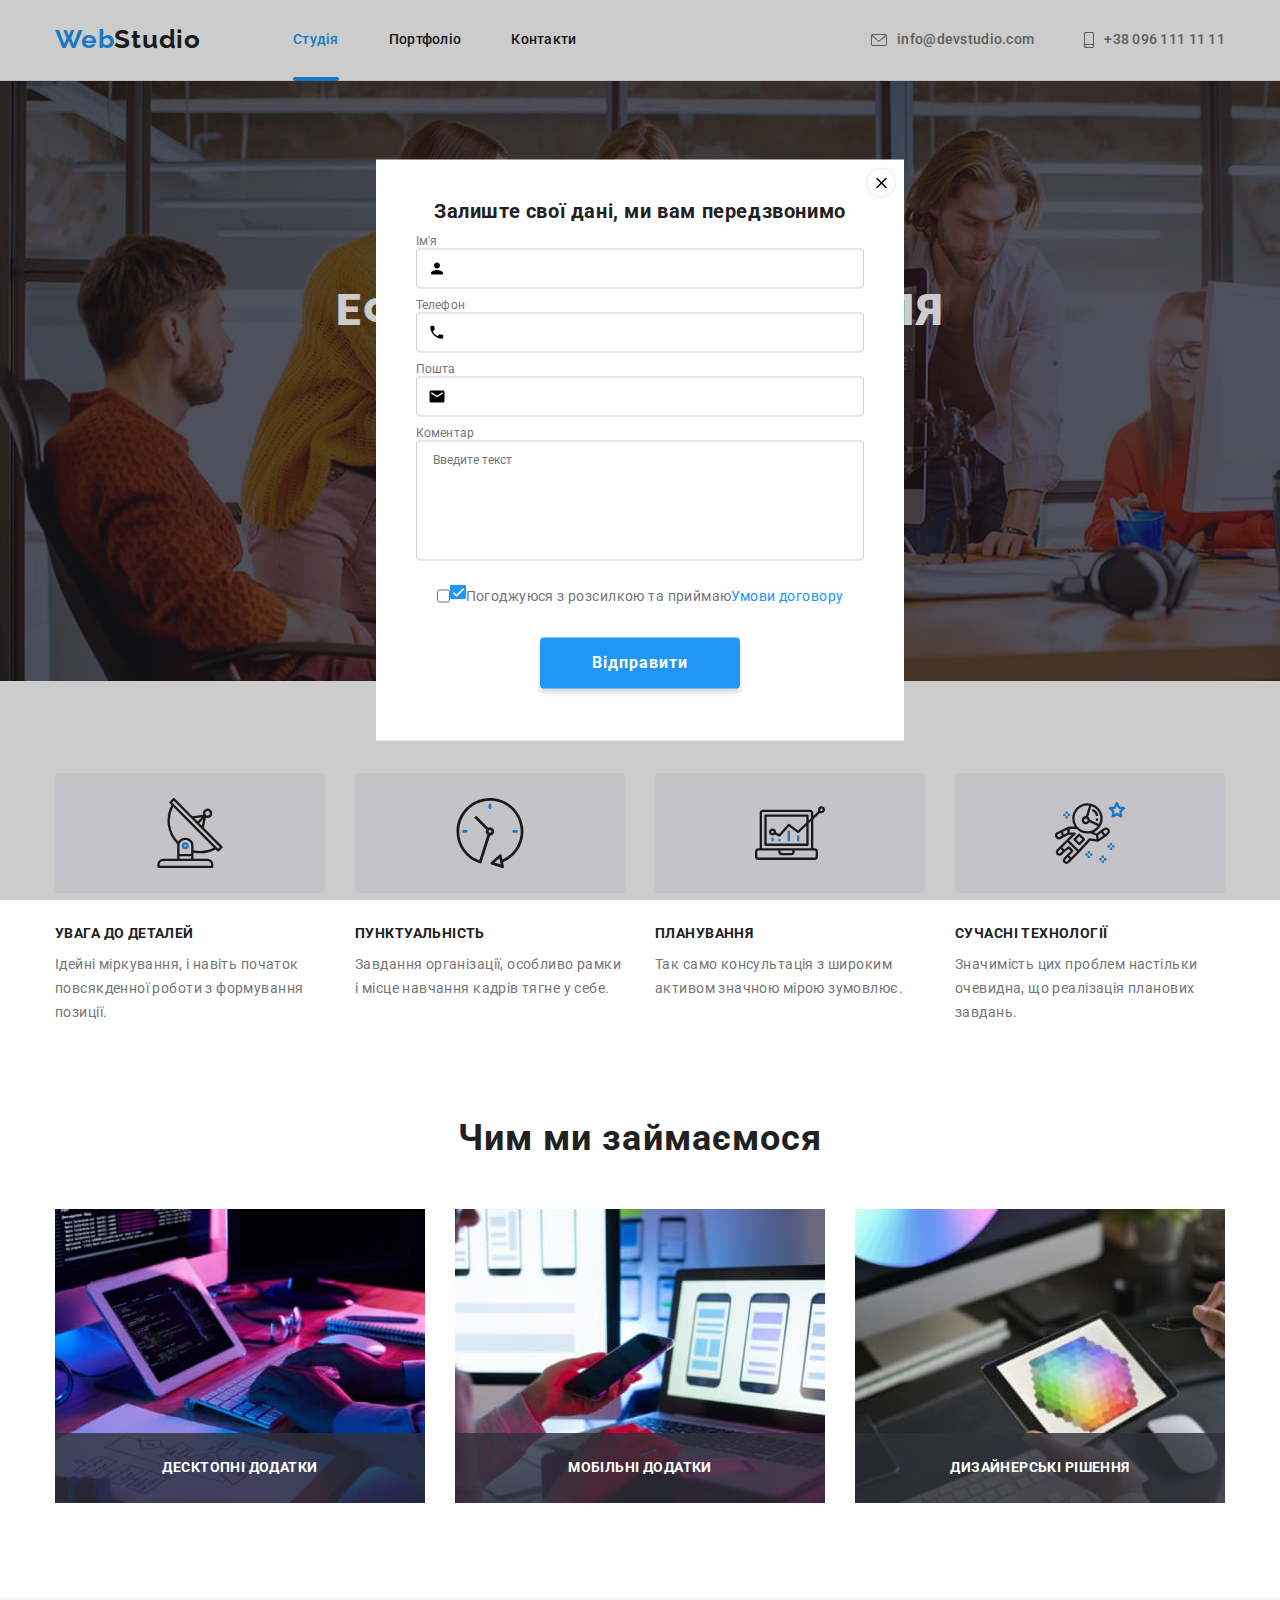
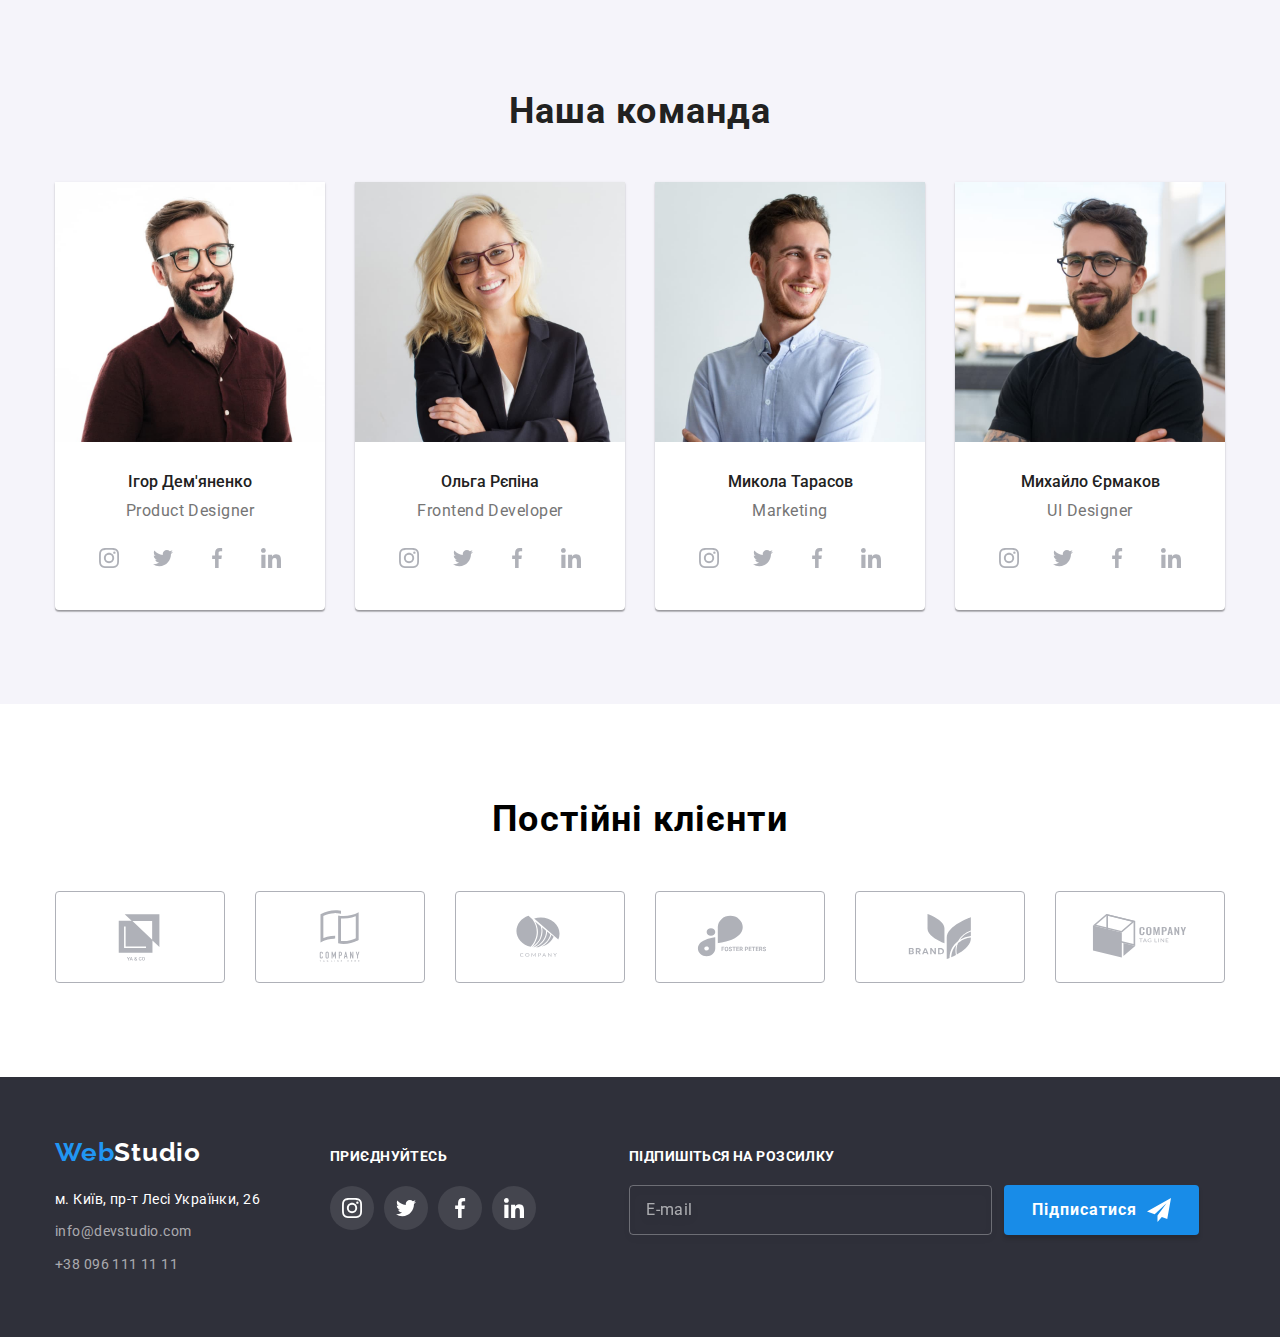
==== commit a5ba3059: "almost finish" ====
--- a/index.html
+++ b/index.html
@@ -384,6 +384,8 @@
         </div>
       </section>
     </main>
+
+    <!-- =================FOOTER================= -->
 
     <footer class="footer">
       <div class="container footer-container">
@@ -452,13 +454,15 @@
         </div>
         <div class="subscribe-box">
           <p class="subsribe-box-title">Підпишіться на розсилку</p>
-          <form class="subscribe-form">
-            <input
-              type="text"
-              name="mail"
-              class="subscribe-field-mail"
-              placeholder="E-mail"
-            />
+          <form class="subscribe-modal">
+            <label class="subscribe-field-label">
+              <input
+                type="text"
+                name="mail"
+                class="subscribe-field-mail"
+                placeholder="E-mail"
+              />
+            </label>
             <button type="submit" class="subsrime-form-button">
               Підписатися
               <svg width="24" height="24" class="subscrime-button-icon">
@@ -470,13 +474,70 @@
       </div>
     </footer>
 
+    <!-- =================FOOTER================= -->
+
+    <!-- =================MODAL================== -->
+
     <div class="backdrop is-hidden" data-modal>
-      <div class="modal">
+      <div class="modal-form">
         <button type="button" class="modal-close-btn" data-modal-close>
           <svg class="modal-close-icon" width="11" height="11">
             <use href="./images/icons.svg#icon-close"></use>
           </svg>
         </button>
+        <p class="modal-title">Залиште свої дані, ми вам передзвонимо</p>
+        <form action="">
+          <div class="modal-form-inputs-container">
+            <label class="modal-form-field">
+              Ім'я
+              <div class="modal-input-box">
+                <input type="text" name="user_name" class="modal-input-field" />
+                <svg width="18" height="18" class="modal-inf-icon">
+                  <use href="./images/icons.svg#icon-modal-person"></use>
+                </svg>
+              </div>
+            </label>
+            <label class="modal-form-field">
+              Телефон
+              <div class="modal-input-box">
+                <input type="tel" name="user_tel" class="modal-input-field" />
+                <svg width="18" height="18" class="modal-inf-icon">
+                  <use href="./images/icons.svg#icon-modal-phone"></use>
+                </svg>
+              </div>
+            </label>
+            <label class="modal-form-field">
+              Пошта
+              <div class="modal-input-box">
+                <input
+                  type="mail"
+                  name="user_email"
+                  class="modal-input-field"
+                />
+                <svg width="18" height="18" class="modal-inf-icon">
+                  <use href="./images/icons.svg#icon-modal-email"></use>
+                </svg>
+              </div>
+            </label>
+            <label class="modal-form-field">
+              Коментар
+              <textarea
+                name="comment"
+                class="modal-form-comment"
+                placeholder="Введите текст"
+              ></textarea>
+            </label>
+          </div>
+          <label class="modal-form-check-field">
+            <input type="checkbox" />
+            <svg width="16" height="15">
+              <use href="./images/icons.svg#icon-modal-check"></use>
+            </svg>
+            Погоджуюся з розсилкою та приймаю
+            <a href="#" class="modal-form-check-link">Умови договору</a>
+          </label>
+          <button type="submit" class="modal-form-submit">Відправити</button>
+        </form>
       </div>
     </div>
 
--- a/css/main.css
+++ b/css/main.css
@@ -590,29 +590,37 @@
 }
 
 .subsribe-box-title {
+    margin-bottom: 20px;
+
     font-weight: 700;
     font-size: 14px;
     line-height: 1.14;
     letter-spacing: 0.03em;
     text-transform: uppercase;
-
     color: #FFFFFF;
 }
 
-.subscribe-form {
+.subscribe-modal {
     display: flex;
     justify-content: space-between;
 }
 
+.subscribe-field-label {
+    display: flex;
+    width: 100%;
+}
+
 .subscribe-field-mail {
+    display: block;
+    width: 100%;
     padding: 15px 0 15px 16px;
-    width: 100%;
 
     border: 1px solid rgba(255, 255, 255, 0.3);
     filter: drop-shadow(0px 4px 4px rgba(0, 0, 0, 0.15));
     border-radius: 4px;
     background: none;
 }
+
 
 .subscribe-field-mail::placeholder {
     font-size: 16px;
@@ -644,7 +652,7 @@
 }
 
 
-
+/* ======================= MODAL =================== */
 
 
 .backdrop {
@@ -659,19 +667,22 @@
     transition: opacity var(--trans-dur-time-fun), visibility var(--trans-dur-time-fun);
 }
 
-.backdrop.is-hidden {
+.backdrop.is-hidde {
     visibility: hidden;
     opacity: 0;
     pointer-events: none;
 }
 
-.modal {
+.modal-form {
     position: absolute;
     top: 50%;
     left: 50%;
     transform: translate(-50%, -50%);
+
     width: 528px;
     height: 581px;
+    padding: 40px;
+
     background-color: var(--white-color);
 }
 
@@ -689,4 +700,98 @@
     background-color: transparent;
     border: 1px solid rgba(0, 0, 0, 0.1);
     padding: 0;
+}
+
+.modal-input-box {
+    position: relative;
+}
+
+.modal-inf-icon {
+    position: absolute;
+    top: 11px;
+    left: 12px;
+}
+
+.modal-title {
+    margin-bottom: 12px;
+
+    font-weight: 700;
+    font-size: 20px;
+    line-height: 1.15;
+    text-align: center;
+    letter-spacing: 0.03em;
+    color: var(--main-black);
+}
+
+.modal-form-inputs-container {
+    display: flex;
+    flex-direction: column;
+    gap: 10px;
+    margin-bottom: 20px;
+}
+
+.modal-form-field {
+    display: block;
+
+    font-size: 12px;
+    line-height: 1.16;
+    letter-spacing: 0.01em;
+    color: var(--grey-color);
+}
+
+.modal-input-field {
+    width: 100%;
+    height: 40px;
+    padding-left: 42px;
+
+    border: 1px solid rgba(33, 33, 33, 0.2);
+    border-radius: 4px;
+}
+
+.modal-form-comment {
+    resize: none;
+
+    width: 100%;
+    height: 120px;
+    padding: 12px 16px;
+    border: 1px solid rgba(33, 33, 33, 0.2);
+    border-radius: 4px;
+}
+
+.modal-form-check-field {
+    display: flex;
+    justify-content: center;
+    margin-left: auto;
+    margin-right: auto;
+    margin-bottom: 30px;
+
+    font-size: 14px;
+    line-height: 1.71;
+    letter-spacing: 0.03em;
+
+    color: var(--grey-color);
+}
+
+.modal-form-check-link {
+    color: var(--accent-color);
+}
+
+.modal-form-submit {
+    display: block;
+    margin-left: auto;
+    margin-right: auto;
+    /* margin-top: 30px; */
+    padding: 10px 52px;
+
+
+    background: var(--accent-color);
+    box-shadow: 0px 4px 4px rgba(0, 0, 0, 0.15);
+    border-radius: 4px;
+    border: none;
+
+    font-weight: 700;
+    font-size: 16px;
+    line-height: 1.88;
+    letter-spacing: 0.06em;
+    color: var(--white-color);
 }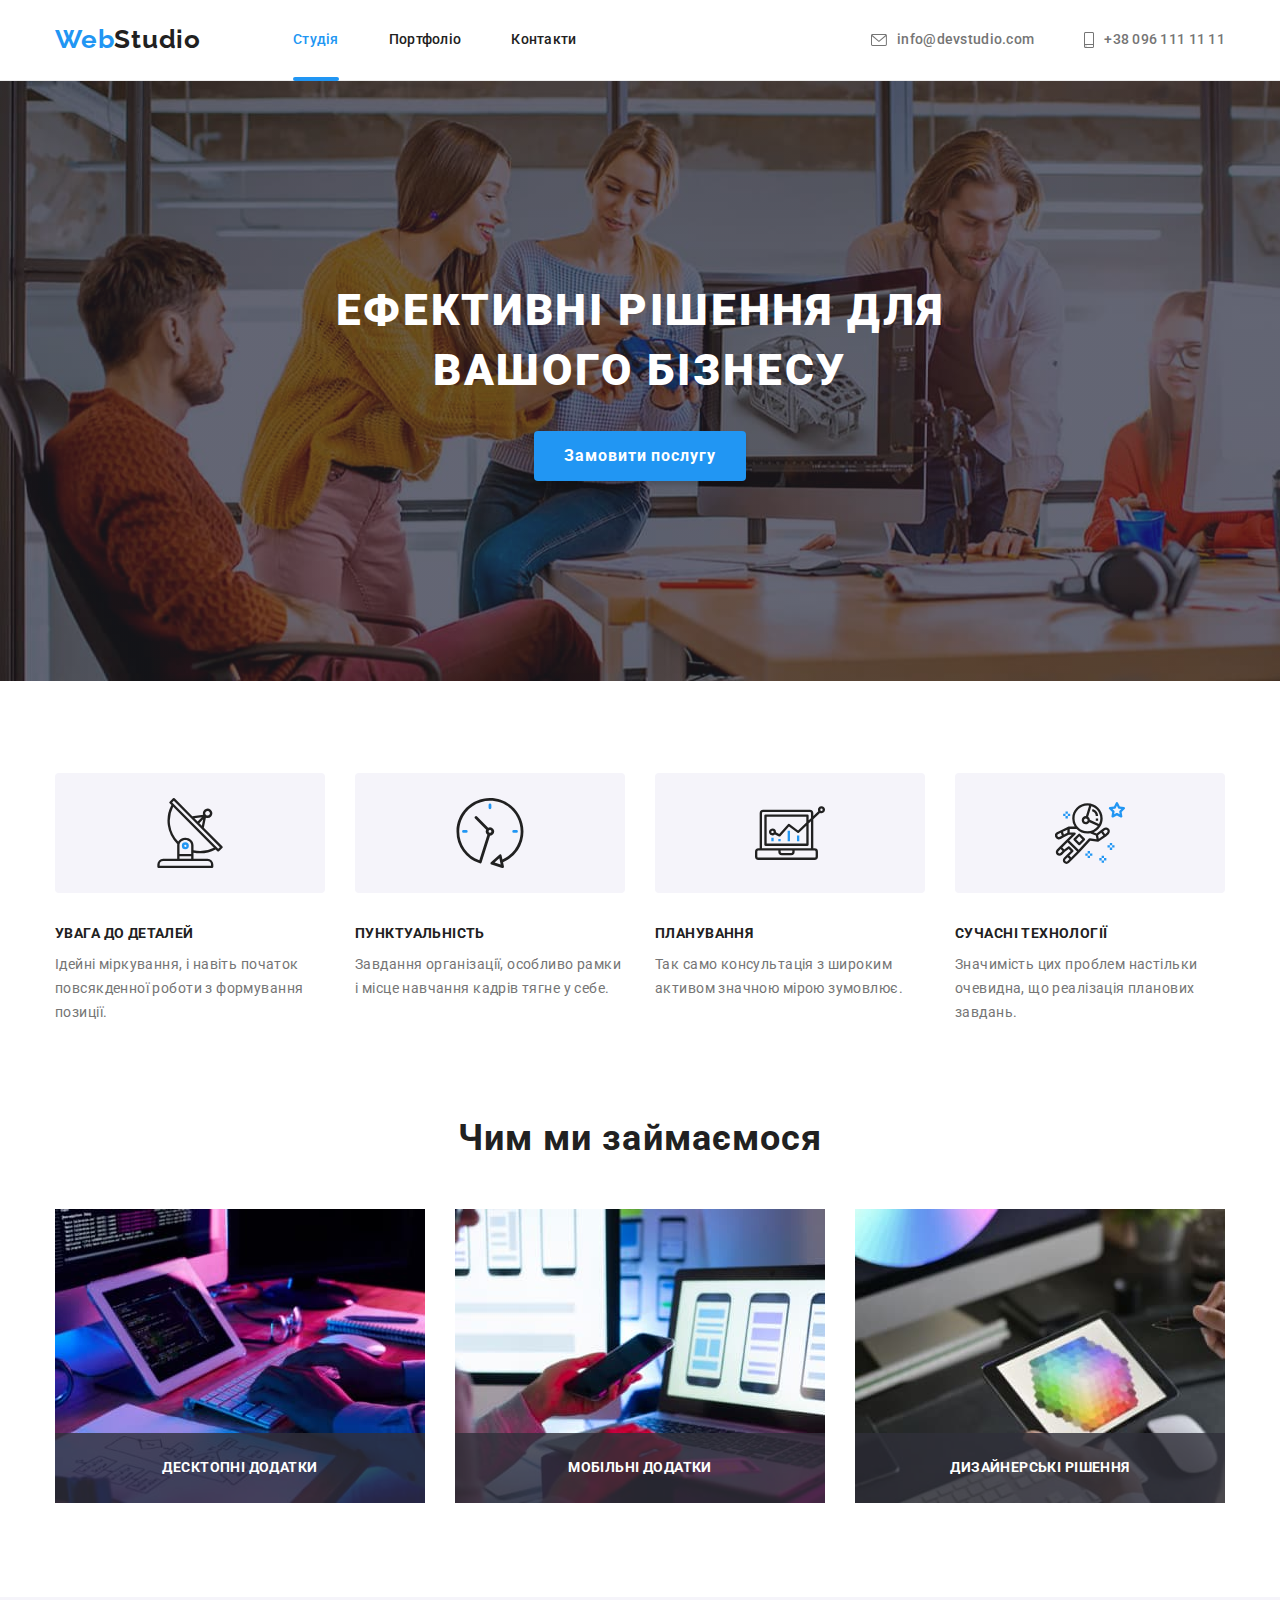
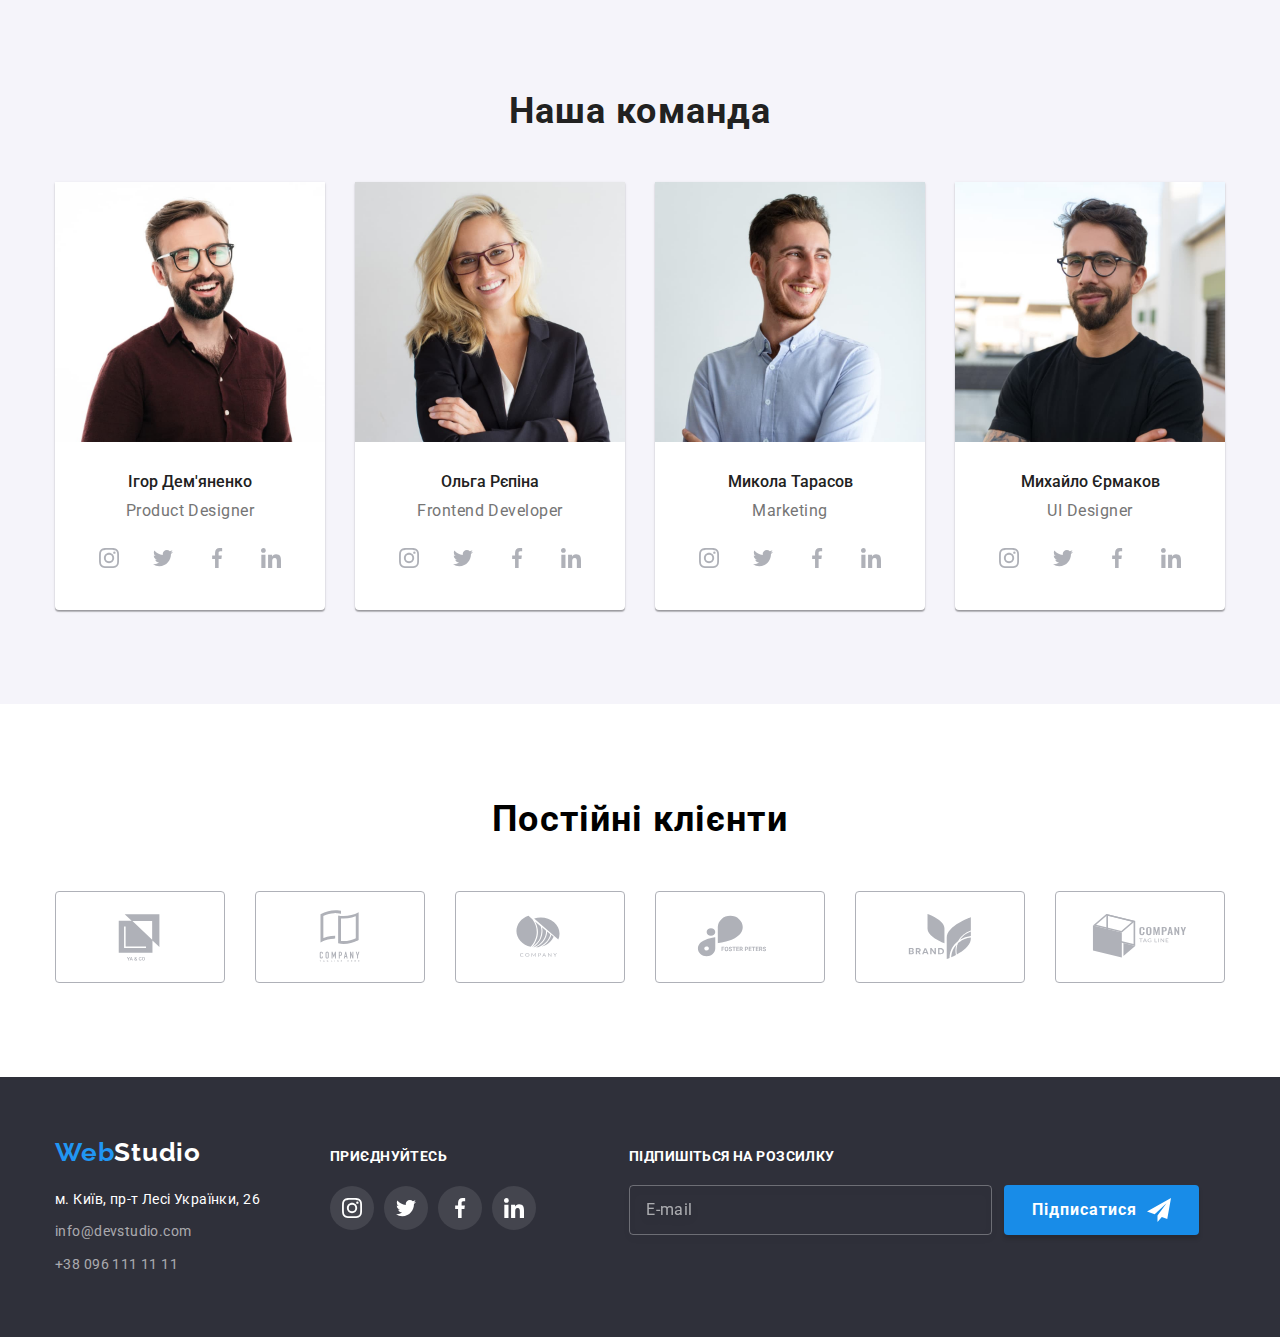
==== commit 094f405e: "finish" ====
--- a/index.html
+++ b/index.html
@@ -487,12 +487,12 @@
         </button>
         <p class="modal-title">Залиште свої дані, ми вам передзвонимо</p>
         <form action="">
-          <div class="modal-form-inputs-container">
+          <div class="modal-form-fields-container">
             <label class="modal-form-field">
               Ім'я
               <div class="modal-input-box">
                 <input type="text" name="user_name" class="modal-input-field" />
-                <svg width="18" height="18" class="modal-inf-icon">
+                <svg width="18" height="18" class="modal-form-inf-icon">
                   <use href="./images/icons.svg#icon-modal-person"></use>
                 </svg>
               </div>
@@ -501,7 +501,7 @@
               Телефон
               <div class="modal-input-box">
                 <input type="tel" name="user_tel" class="modal-input-field" />
-                <svg width="18" height="18" class="modal-inf-icon">
+                <svg width="18" height="18" class="modal-form-inf-icon">
                   <use href="./images/icons.svg#icon-modal-phone"></use>
                 </svg>
               </div>
@@ -514,7 +514,7 @@
                   name="user_email"
                   class="modal-input-field"
                 />
-                <svg width="18" height="18" class="modal-inf-icon">
+                <svg width="18" height="18" class="modal-form-inf-icon">
                   <use href="./images/icons.svg#icon-modal-email"></use>
                 </svg>
               </div>
@@ -529,11 +529,14 @@
             </label>
           </div>
           <label class="modal-form-check-field">
-            <input type="checkbox" />
-            <svg width="16" height="15">
-              <use href="./images/icons.svg#icon-modal-check"></use>
+            <input class="modal-form-check" type="checkbox" />
+            <svg class="modal-form-own-check" width="16" height="15">
+              <use
+                class="modal-form-own-check-icon"
+                href="./images/icons.svg#icon-modal-check"
+              ></use>
             </svg>
-            Погоджуюся з розсилкою та приймаю
+            Погоджуюся з розсилкою та приймаю&nbsp;
             <a href="#" class="modal-form-check-link">Умови договору</a>
           </label>
           <button type="submit" class="modal-form-submit">Відправити</button>
--- a/css/main.css
+++ b/css/main.css
@@ -667,7 +667,7 @@
     transition: opacity var(--trans-dur-time-fun), visibility var(--trans-dur-time-fun);
 }
 
-.backdrop.is-hidde {
+.backdrop.is-hidden {
     visibility: hidden;
     opacity: 0;
     pointer-events: none;
@@ -702,14 +702,8 @@
     padding: 0;
 }
 
-.modal-input-box {
-    position: relative;
-}
-
-.modal-inf-icon {
-    position: absolute;
-    top: 11px;
-    left: 12px;
+.modal-close-btn:focus {
+    fill: var(--accent-color);
 }
 
 .modal-title {
@@ -723,7 +717,7 @@
     color: var(--main-black);
 }
 
-.modal-form-inputs-container {
+.modal-form-fields-container {
     display: flex;
     flex-direction: column;
     gap: 10px;
@@ -739,6 +733,11 @@
     color: var(--grey-color);
 }
 
+.modal-input-box {
+    position: relative;
+}
+
+
 .modal-input-field {
     width: 100%;
     height: 40px;
@@ -746,6 +745,25 @@
 
     border: 1px solid rgba(33, 33, 33, 0.2);
     border-radius: 4px;
+    transition: border-color var(--trans-dur-time-fun);
+}
+
+.modal-input-field:focus,
+.modal-form-comment:focus {
+    outline: none;
+    border-color: var(--accent-color);
+}
+
+.modal-form-inf-icon {
+    position: absolute;
+    top: 11px;
+    left: 12px;
+
+    transition: fill var(--trans-dur-time-fun);
+}
+
+.modal-input-field:focus+.modal-form-inf-icon {
+    fill: var(--accent-color);
 }
 
 .modal-form-comment {
@@ -756,10 +774,13 @@
     padding: 12px 16px;
     border: 1px solid rgba(33, 33, 33, 0.2);
     border-radius: 4px;
+
+    transition: border-color var(--trans-dur-time-fun);
 }
 
 .modal-form-check-field {
     display: flex;
+    align-items: center;
     justify-content: center;
     margin-left: auto;
     margin-right: auto;
@@ -772,8 +793,44 @@
     color: var(--grey-color);
 }
 
+.modal-form-check {
+    appearance: none;
+}
+
+.modal-form-own-check {
+    border-radius: 3px;
+    border: 1px solid var(--main-black);
+    margin-right: 7px;
+}
+
+.modal-form-own-check-icon {
+    display: none;
+}
+
+.modal-form-check:checked+.modal-form-own-check .modal-form-own-check-icon {
+    display: block;
+}
+
+.modal-form-check:checked+.modal-form-own-check {
+    border: none;
+}
+
 .modal-form-check-link {
+    position: relative;
+
     color: var(--accent-color);
+}
+
+.modal-form-check-link::after {
+    content: '';
+
+    position: absolute;
+    top: 70%;
+    left: 0px;
+    display: block;
+    width: 100%;
+    height: 1px;
+    background-color: var(--accent-color);
 }
 
 .modal-form-submit {
